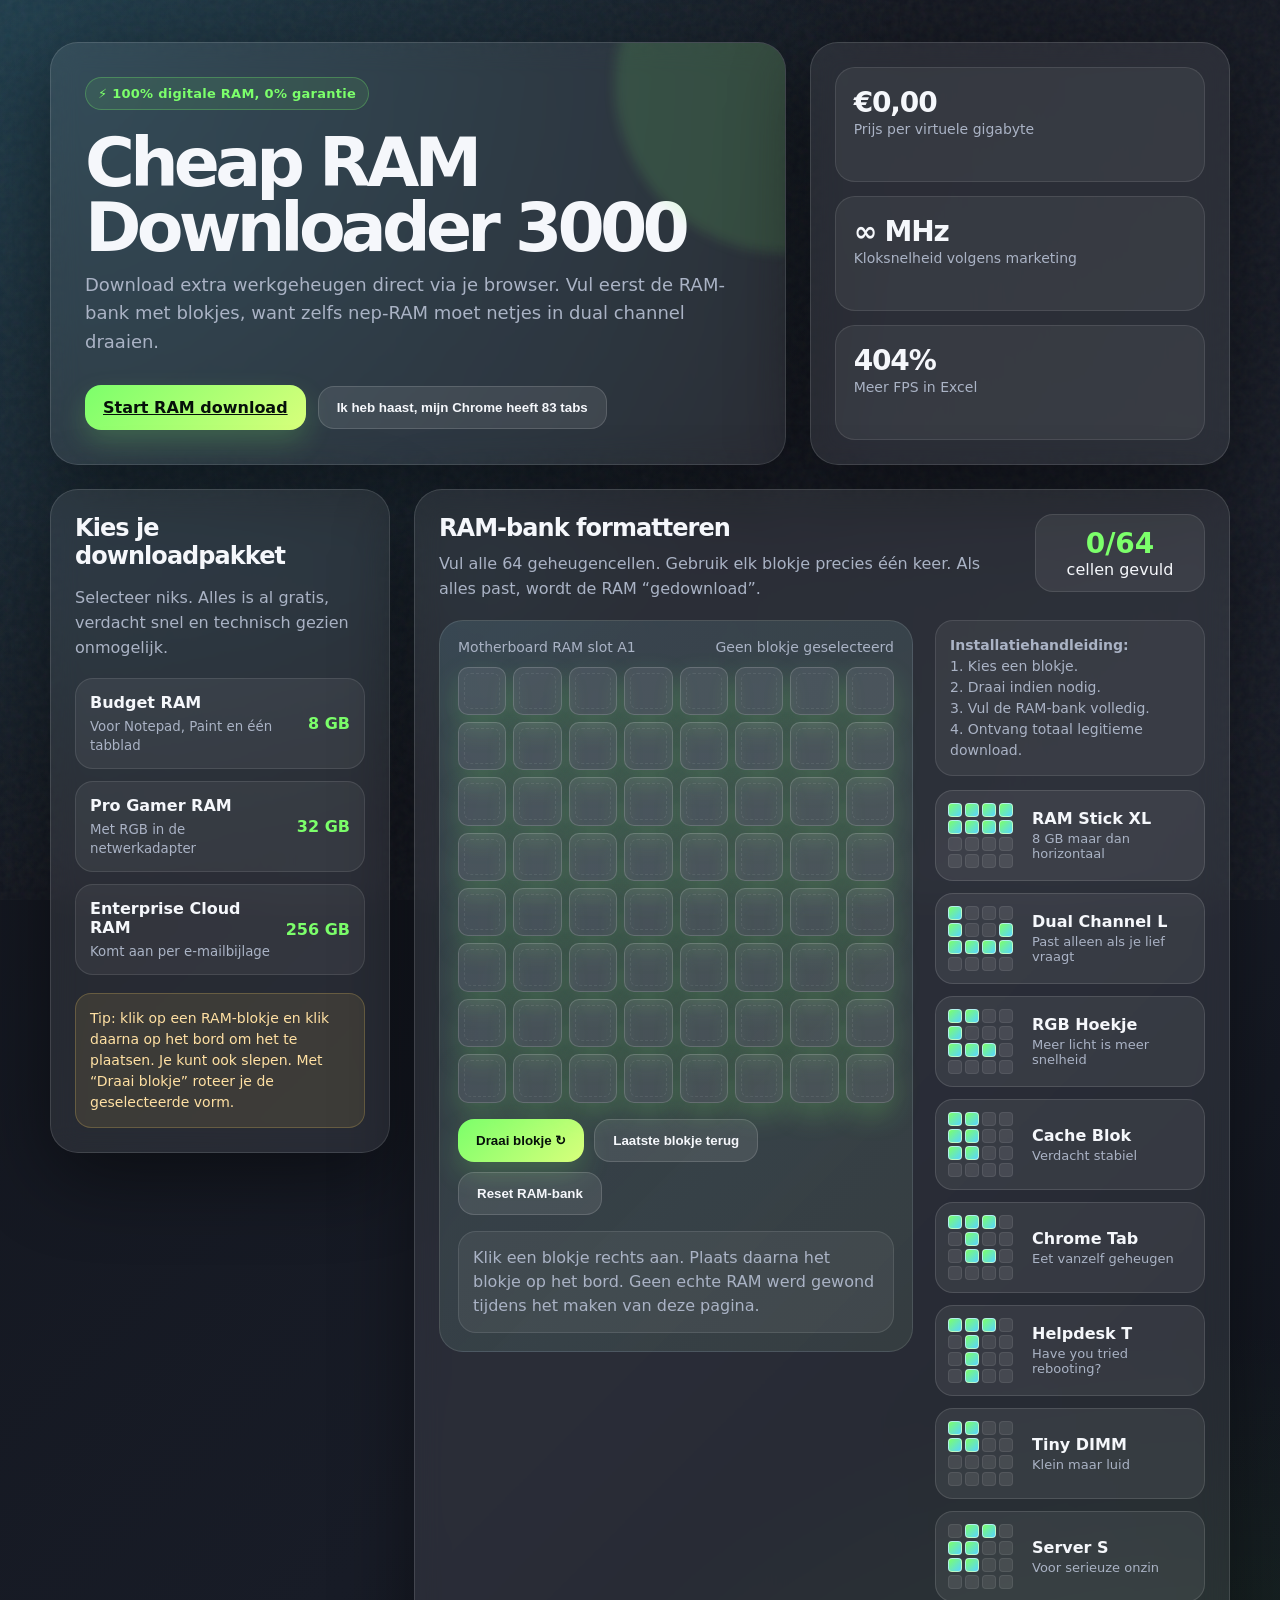
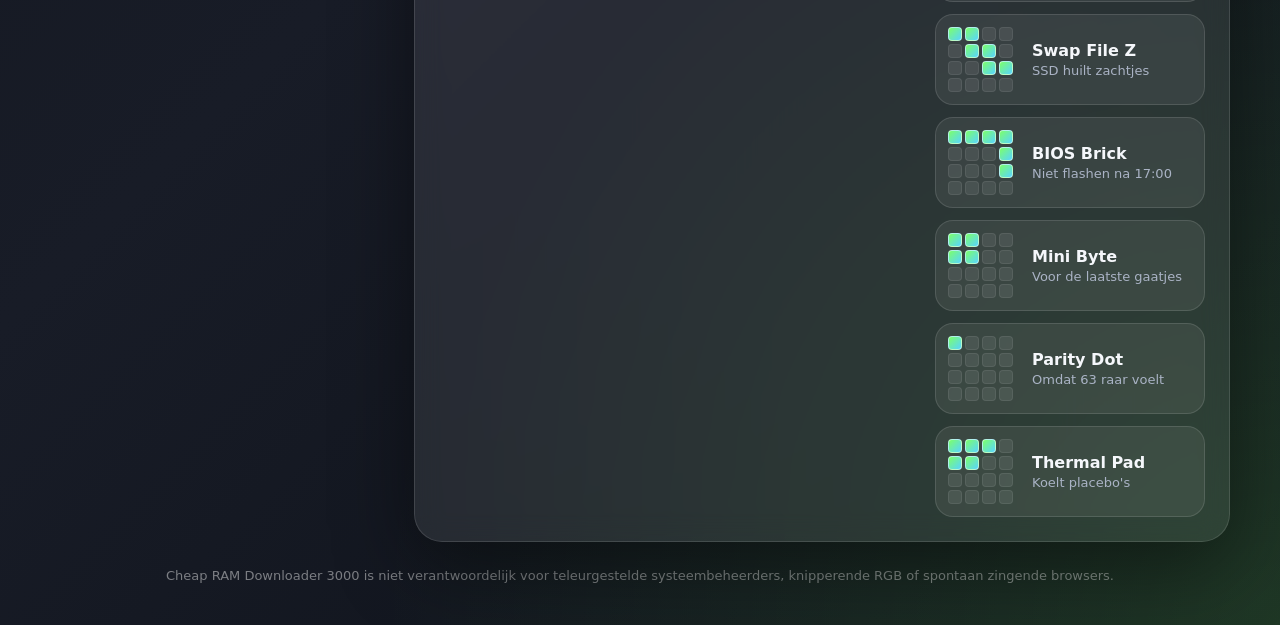
==== cheapram/index.html @ 9704d9dd "Create index.html" ====
<!DOCTYPE html>
<html lang="nl">
<head>
  <meta charset="UTF-8" />
  <meta name="viewport" content="width=device-width, initial-scale=1.0" />
  <title>Cheap RAM Downloader 3000</title>
  <style>
    :root {
      --bg: #10131a;
      --panel: rgba(255, 255, 255, 0.08);
      --panel-strong: rgba(255, 255, 255, 0.14);
      --text: #f5f7fb;
      --muted: #aab3c5;
      --accent: #7cff6b;
      --accent-2: #58d5ff;
      --danger: #ff5f7a;
      --warning: #ffd166;
      --cell: rgba(255, 255, 255, 0.09);
      --cell-border: rgba(255, 255, 255, 0.16);
      --filled: #7cff6b;
      --shadow: 0 24px 80px rgba(0, 0, 0, 0.45);
    }

    * {
      box-sizing: border-box;
    }

    body {
      margin: 0;
      min-height: 100vh;
      font-family: Inter, ui-sans-serif, system-ui, -apple-system, BlinkMacSystemFont, "Segoe UI", sans-serif;
      color: var(--text);
      background:
        radial-gradient(circle at top left, rgba(88, 213, 255, 0.22), transparent 35%),
        radial-gradient(circle at bottom right, rgba(124, 255, 107, 0.16), transparent 35%),
        linear-gradient(135deg, #10131a 0%, #181c27 55%, #0d1118 100%);
      overflow-x: hidden;
    }

    .noise {
      position: fixed;
      inset: 0;
      pointer-events: none;
      opacity: 0.055;
      background-image: url("data:image/svg+xml,%3Csvg viewBox='0 0 180 180' xmlns='http://www.w3.org/2000/svg'%3E%3Cfilter id='noiseFilter'%3E%3CfeTurbulence type='fractalNoise' baseFrequency='0.7' numOctaves='3' stitchTiles='stitch'/%3E%3C/filter%3E%3Crect width='100%25' height='100%25' filter='url(%23noiseFilter)'/%3E%3C/svg%3E");
    }

    .wrap {
      width: min(1180px, calc(100% - 32px));
      margin: 0 auto;
      padding: 42px 0;
    }

    header {
      display: grid;
      grid-template-columns: 1.4fr 0.8fr;
      gap: 24px;
      align-items: stretch;
      margin-bottom: 24px;
    }

    .hero,
    .stats,
    .panel {
      border: 1px solid rgba(255, 255, 255, 0.12);
      background: var(--panel);
      backdrop-filter: blur(14px);
      border-radius: 28px;
      box-shadow: var(--shadow);
    }

    .hero {
      padding: 34px;
      position: relative;
      overflow: hidden;
    }

    .hero::after {
      content: "";
      position: absolute;
      width: 340px;
      height: 340px;
      border-radius: 50%;
      right: -170px;
      top: -130px;
      background: rgba(124, 255, 107, 0.13);
      filter: blur(6px);
    }

    .badge {
      display: inline-flex;
      align-items: center;
      gap: 8px;
      width: fit-content;
      padding: 8px 12px;
      border: 1px solid rgba(124, 255, 107, 0.28);
      background: rgba(124, 255, 107, 0.09);
      color: var(--accent);
      border-radius: 999px;
      font-weight: 700;
      font-size: 13px;
      letter-spacing: 0.02em;
    }

    h1 {
      margin: 20px 0 10px;
      font-size: clamp(34px, 6vw, 68px);
      line-height: 0.96;
      letter-spacing: -0.07em;
    }

    .subtitle {
      max-width: 650px;
      margin: 0;
      color: var(--muted);
      font-size: 18px;
      line-height: 1.6;
    }

    .hero-actions {
      margin-top: 28px;
      display: flex;
      flex-wrap: wrap;
      gap: 12px;
      align-items: center;
    }

    .fake-button,
    button {
      border: 0;
      cursor: pointer;
      border-radius: 16px;
      padding: 13px 18px;
      font-weight: 800;
      color: #06100a;
      background: linear-gradient(135deg, var(--accent), #d8ff7b);
      box-shadow: 0 12px 28px rgba(124, 255, 107, 0.2);
      transition: transform 160ms ease, box-shadow 160ms ease, opacity 160ms ease;
    }

    .fake-button:hover,
    button:hover {
      transform: translateY(-2px);
      box-shadow: 0 18px 34px rgba(124, 255, 107, 0.26);
    }

    .ghost-button {
      color: var(--text);
      background: rgba(255, 255, 255, 0.09);
      box-shadow: none;
      border: 1px solid rgba(255, 255, 255, 0.14);
    }

    .stats {
      padding: 24px;
      display: grid;
      gap: 14px;
    }

    .stat {
      padding: 18px;
      border-radius: 20px;
      background: rgba(255, 255, 255, 0.06);
      border: 1px solid rgba(255, 255, 255, 0.1);
    }

    .stat strong {
      display: block;
      font-size: 28px;
      letter-spacing: -0.04em;
    }

    .stat span {
      color: var(--muted);
      font-size: 14px;
    }

    main {
      display: grid;
      grid-template-columns: 340px 1fr;
      gap: 24px;
      align-items: start;
    }

    .panel {
      padding: 24px;
    }

    .panel h2 {
      margin: 0 0 10px;
      font-size: 24px;
      letter-spacing: -0.04em;
    }

    .panel p {
      color: var(--muted);
      line-height: 1.55;
    }

    .shop-list {
      display: grid;
      gap: 12px;
      margin: 18px 0;
    }

    .ram-card {
      display: flex;
      justify-content: space-between;
      gap: 12px;
      align-items: center;
      padding: 14px;
      border-radius: 18px;
      background: rgba(255, 255, 255, 0.06);
      border: 1px solid rgba(255, 255, 255, 0.1);
    }

    .ram-card div:first-child {
      min-width: 0;
    }

    .ram-card b {
      display: block;
      margin-bottom: 4px;
    }

    .ram-card small {
      color: var(--muted);
    }

    .price {
      flex: 0 0 auto;
      color: var(--accent);
      font-weight: 900;
    }

    .hint {
      margin-top: 16px;
      padding: 14px;
      border-radius: 16px;
      background: rgba(255, 209, 102, 0.1);
      border: 1px solid rgba(255, 209, 102, 0.22);
      color: #ffe0a3;
      font-size: 14px;
      line-height: 1.5;
    }

    .game-panel {
      min-height: 620px;
    }

    .game-head {
      display: flex;
      justify-content: space-between;
      gap: 16px;
      align-items: flex-start;
      margin-bottom: 18px;
    }

    .game-head p {
      margin: 6px 0 0;
      max-width: 700px;
    }

    .progress-box {
      min-width: 170px;
      padding: 12px;
      border-radius: 18px;
      text-align: center;
      background: rgba(255, 255, 255, 0.07);
      border: 1px solid rgba(255, 255, 255, 0.1);
    }

    .progress-box strong {
      display: block;
      font-size: 28px;
      color: var(--accent);
    }

    .game-layout {
      display: grid;
      grid-template-columns: 1fr 270px;
      gap: 22px;
      align-items: start;
    }

    .board-wrap {
      padding: 18px;
      border-radius: 24px;
      background:
        linear-gradient(135deg, rgba(88, 213, 255, 0.08), rgba(124, 255, 107, 0.04)),
        rgba(255, 255, 255, 0.05);
      border: 1px solid rgba(255, 255, 255, 0.11);
    }

    .board-label {
      display: flex;
      justify-content: space-between;
      align-items: center;
      margin-bottom: 12px;
      color: var(--muted);
      font-size: 14px;
    }

    .board {
      display: grid;
      grid-template-columns: repeat(8, minmax(28px, 1fr));
      gap: 7px;
      width: 100%;
      max-width: 560px;
      aspect-ratio: 1 / 1;
      margin: 0 auto;
    }

    .cell {
      position: relative;
      border-radius: 10px;
      background: var(--cell);
      border: 1px solid var(--cell-border);
      overflow: hidden;
      transition: transform 120ms ease, background 120ms ease, border-color 120ms ease;
    }

    .cell::after {
      content: "";
      position: absolute;
      inset: 5px;
      border-radius: 7px;
      border: 1px dashed rgba(255, 255, 255, 0.08);
    }

    .cell.hover-ok {
      background: rgba(124, 255, 107, 0.18);
      border-color: rgba(124, 255, 107, 0.8);
      transform: scale(1.035);
    }

    .cell.hover-bad {
      background: rgba(255, 95, 122, 0.18);
      border-color: rgba(255, 95, 122, 0.8);
    }

    .cell.filled {
      background: linear-gradient(135deg, rgba(124, 255, 107, 0.94), rgba(88, 213, 255, 0.82));
      border-color: rgba(255, 255, 255, 0.48);
      box-shadow: inset 0 -8px 16px rgba(0, 0, 0, 0.15);
    }

    .cell.filled::before {
      content: "";
      position: absolute;
      left: 18%;
      right: 18%;
      bottom: 8%;
      height: 12%;
      border-radius: 999px;
      background: rgba(0, 0, 0, 0.22);
    }

    .piece-box {
      display: grid;
      gap: 14px;
    }

    .piece-instructions {
      padding: 14px;
      border-radius: 18px;
      background: rgba(255, 255, 255, 0.06);
      border: 1px solid rgba(255, 255, 255, 0.1);
      color: var(--muted);
      font-size: 14px;
      line-height: 1.5;
    }

    .pieces {
      display: grid;
      gap: 12px;
    }

    .piece-card {
      display: grid;
      grid-template-columns: 72px 1fr;
      gap: 12px;
      align-items: center;
      padding: 12px;
      border-radius: 18px;
      background: rgba(255, 255, 255, 0.07);
      border: 1px solid rgba(255, 255, 255, 0.12);
      user-select: none;
      transition: transform 150ms ease, border-color 150ms ease, opacity 150ms ease;
    }

    .piece-card:not(.used) {
      cursor: grab;
    }

    .piece-card:not(.used):hover {
      transform: translateY(-2px);
      border-color: rgba(124, 255, 107, 0.45);
    }

    .piece-card.selected {
      border-color: rgba(124, 255, 107, 0.85);
      box-shadow: 0 0 0 3px rgba(124, 255, 107, 0.12);
    }

    .piece-card.used {
      opacity: 0.38;
      filter: grayscale(1);
      cursor: not-allowed;
    }

    .mini-grid {
      display: grid;
      grid-template-columns: repeat(4, 14px);
      grid-template-rows: repeat(4, 14px);
      gap: 3px;
      width: fit-content;
    }

    .mini-cell {
      width: 14px;
      height: 14px;
      border-radius: 4px;
      background: rgba(255, 255, 255, 0.08);
      border: 1px solid rgba(255, 255, 255, 0.08);
    }

    .mini-cell.on {
      background: linear-gradient(135deg, var(--accent), var(--accent-2));
      border-color: rgba(255, 255, 255, 0.5);
    }

    .piece-title {
      font-weight: 900;
      margin-bottom: 3px;
    }

    .piece-sub {
      color: var(--muted);
      font-size: 13px;
    }

    .controls {
      display: flex;
      flex-wrap: wrap;
      gap: 10px;
      margin-top: 16px;
    }

    .message {
      margin-top: 16px;
      min-height: 52px;
      padding: 14px;
      border-radius: 18px;
      color: var(--muted);
      background: rgba(255, 255, 255, 0.055);
      border: 1px solid rgba(255, 255, 255, 0.1);
      line-height: 1.5;
    }

    .message.success {
      color: #d8ffd2;
      border-color: rgba(124, 255, 107, 0.35);
      background: rgba(124, 255, 107, 0.11);
    }

    .message.error {
      color: #ffd4dc;
      border-color: rgba(255, 95, 122, 0.36);
      background: rgba(255, 95, 122, 0.1);
    }

    .download-overlay {
      position: fixed;
      inset: 0;
      display: none;
      place-items: center;
      padding: 24px;
      background: rgba(8, 10, 15, 0.82);
      backdrop-filter: blur(12px);
      z-index: 20;
    }

    .download-overlay.show {
      display: grid;
    }

    .download-card {
      width: min(520px, 100%);
      padding: 30px;
      border-radius: 30px;
      background: rgba(22, 27, 38, 0.96);
      border: 1px solid rgba(255, 255, 255, 0.14);
      box-shadow: var(--shadow);
      text-align: center;
    }

    .download-card h2 {
      margin: 0 0 10px;
      font-size: 34px;
      letter-spacing: -0.06em;
    }

    .download-card p {
      color: var(--muted);
      line-height: 1.6;
    }

    .progressbar {
      height: 16px;
      margin: 24px 0 10px;
      border-radius: 999px;
      overflow: hidden;
      background: rgba(255, 255, 255, 0.1);
      border: 1px solid rgba(255, 255, 255, 0.12);
    }

    .progressbar span {
      display: block;
      height: 100%;
      width: 0%;
      border-radius: inherit;
      background: linear-gradient(90deg, var(--accent), var(--accent-2));
      transition: width 220ms linear;
    }

    .terminal {
      margin-top: 18px;
      padding: 14px;
      border-radius: 16px;
      background: #090b10;
      color: #9dff93;
      text-align: left;
      font-family: ui-monospace, SFMono-Regular, Menlo, Monaco, Consolas, "Liberation Mono", monospace;
      font-size: 13px;
      min-height: 86px;
      overflow: hidden;
      border: 1px solid rgba(124, 255, 107, 0.16);
    }

    footer {
      margin-top: 26px;
      color: rgba(255, 255, 255, 0.44);
      text-align: center;
      font-size: 13px;
    }

    @media (max-width: 980px) {
      header,
      main,
      .game-layout {
        grid-template-columns: 1fr;
      }

      .game-head {
        flex-direction: column;
      }

      .progress-box {
        width: 100%;
      }
    }

    @media (max-width: 560px) {
      .wrap {
        width: min(100% - 20px, 1180px);
        padding: 18px 0;
      }

      .hero,
      .panel,
      .stats {
        border-radius: 22px;
        padding: 20px;
      }

      .board {
        gap: 5px;
      }

      .cell {
        border-radius: 7px;
      }
    }
  </style>
</head>
<body>
  <div class="noise"></div>

  <div class="wrap">
    <header>
      <section class="hero">
        <div class="badge">⚡ 100% digitale RAM, 0% garantie</div>
        <h1>Cheap RAM Downloader 3000</h1>
        <p class="subtitle">
          Download extra werkgeheugen direct via je browser. Vul eerst de RAM-bank met blokjes,
          want zelfs nep-RAM moet netjes in dual channel draaien.
        </p>
        <div class="hero-actions">
          <a class="fake-button" href="#game">Start RAM download</a>
          <button class="ghost-button" type="button" id="panicButton">Ik heb haast, mijn Chrome heeft 83 tabs</button>
        </div>
      </section>

      <aside class="stats" aria-label="RAM statistieken">
        <div class="stat">
          <strong>€0,00</strong>
          <span>Prijs per virtuele gigabyte</span>
        </div>
        <div class="stat">
          <strong>∞ MHz</strong>
          <span>Kloksnelheid volgens marketing</span>
        </div>
        <div class="stat">
          <strong>404%</strong>
          <span>Meer FPS in Excel</span>
        </div>
      </aside>
    </header>

    <main>
      <aside class="panel">
        <h2>Kies je downloadpakket</h2>
        <p>Selecteer niks. Alles is al gratis, verdacht snel en technisch gezien onmogelijk.</p>

        <div class="shop-list">
          <div class="ram-card">
            <div>
              <b>Budget RAM</b>
              <small>Voor Notepad, Paint en één tabblad</small>
            </div>
            <span class="price">8 GB</span>
          </div>
          <div class="ram-card">
            <div>
              <b>Pro Gamer RAM</b>
              <small>Met RGB in de netwerkadapter</small>
            </div>
            <span class="price">32 GB</span>
          </div>
          <div class="ram-card">
            <div>
              <b>Enterprise Cloud RAM</b>
              <small>Komt aan per e-mailbijlage</small>
            </div>
            <span class="price">256 GB</span>
          </div>
        </div>

        <div class="hint">
          Tip: klik op een RAM-blokje en klik daarna op het bord om het te plaatsen.
          Je kunt ook slepen. Met “Draai blokje” roteer je de geselecteerde vorm.
        </div>
      </aside>

      <section class="panel game-panel" id="game">
        <div class="game-head">
          <div>
            <h2>RAM-bank formatteren</h2>
            <p>
              Vul alle 64 geheugencellen. Gebruik elk blokje precies één keer.
              Als alles past, wordt de RAM “gedownload”.
            </p>
          </div>
          <div class="progress-box">
            <strong id="filledCounter">0/64</strong>
            <span>cellen gevuld</span>
          </div>
        </div>

        <div class="game-layout">
          <div class="board-wrap">
            <div class="board-label">
              <span>Motherboard RAM slot A1</span>
              <span id="selectedLabel">Geen blokje geselecteerd</span>
            </div>
            <div class="board" id="board" aria-label="RAM puzzelbord"></div>
            <div class="controls">
              <button type="button" id="rotateButton">Draai blokje ↻</button>
              <button type="button" class="ghost-button" id="undoButton">Laatste blokje terug</button>
              <button type="button" class="ghost-button" id="resetButton">Reset RAM-bank</button>
            </div>
            <div class="message" id="message">
              Klik een blokje rechts aan. Plaats daarna het blokje op het bord. Geen echte RAM werd gewond tijdens het maken van deze pagina.
            </div>
          </div>

          <div class="piece-box">
            <div class="piece-instructions">
              <b>Installatiehandleiding:</b><br />
              1. Kies een blokje.<br />
              2. Draai indien nodig.<br />
              3. Vul de RAM-bank volledig.<br />
              4. Ontvang totaal legitieme download.
            </div>
            <div class="pieces" id="pieces"></div>
          </div>
        </div>
      </section>
    </main>

    <footer>
      Cheap RAM Downloader 3000 is niet verantwoordelijk voor teleurgestelde systeembeheerders, knipperende RGB of spontaan zingende browsers.
    </footer>
  </div>

  <div class="download-overlay" id="downloadOverlay" role="dialog" aria-modal="true" aria-labelledby="downloadTitle">
    <div class="download-card">
      <h2 id="downloadTitle">RAM downloaden...</h2>
      <p id="downloadText">Virtuele DIMM's worden gecomprimeerd via de cloudkabel.</p>
      <div class="progressbar" aria-label="Download voortgang">
        <span id="progressFill"></span>
      </div>
      <div id="progressText">0%</div>
      <div class="terminal" id="terminal">&gt; checking motherboard vibes...</div>
    </div>
  </div>

  <script>
    const redirectUrl = "https://memes.justinverstijnen.nl/rickroll/";
    const boardSize = 8;
    const totalCells = boardSize * boardSize;

    const pieces = [
      {
        id: "p1",
        name: "RAM Stick XL",
        sub: "8 GB maar dan horizontaal",
        cells: [[0,0],[0,1],[0,2],[0,3],[1,0],[1,1],[1,2],[1,3]]
      },
      {
        id: "p2",
        name: "Dual Channel L",
        sub: "Past alleen als je lief vraagt",
        cells: [[0,0],[1,0],[2,0],[2,1],[2,2],[2,3],[1,3]]
      },
      {
        id: "p3",
        name: "RGB Hoekje",
        sub: "Meer licht is meer snelheid",
        cells: [[0,0],[0,1],[1,0],[2,0],[2,1],[2,2]]
      },
      {
        id: "p4",
        name: "Cache Blok",
        sub: "Verdacht stabiel",
        cells: [[0,0],[0,1],[1,0],[1,1],[2,0],[2,1]]
      },
      {
        id: "p5",
        name: "Chrome Tab",
        sub: "Eet vanzelf geheugen",
        cells: [[0,0],[0,1],[0,2],[1,1],[2,1],[2,2]]
      },
      {
        id: "p6",
        name: "Helpdesk T",
        sub: "Have you tried rebooting?",
        cells: [[0,0],[0,1],[0,2],[1,1],[2,1],[3,1]]
      },
      {
        id: "p7",
        name: "Tiny DIMM",
        sub: "Klein maar luid",
        cells: [[0,0],[0,1],[1,0],[1,1]]
      },
      {
        id: "p8",
        name: "Server S",
        sub: "Voor serieuze onzin",
        cells: [[0,1],[0,2],[1,0],[1,1],[2,0],[2,1]]
      },
      {
        id: "p9",
        name: "Swap File Z",
        sub: "SSD huilt zachtjes",
        cells: [[0,0],[0,1],[1,1],[1,2],[2,2],[2,3]]
      },
      {
        id: "p10",
        name: "BIOS Brick",
        sub: "Niet flashen na 17:00",
        cells: [[0,0],[0,1],[0,2],[0,3],[1,3],[2,3]]
      },
      {
        id: "p11",
        name: "Mini Byte",
        sub: "Voor de laatste gaatjes",
        cells: [[0,0],[0,1],[1,0],[1,1]]
      },
      {
        id: "p12",
        name: "Parity Dot",
        sub: "Omdat 63 raar voelt",
        cells: [[0,0]]
      },
      {
        id: "p13",
        name: "Thermal Pad",
        sub: "Koelt placebo's",
        cells: [[0,0],[0,1],[0,2],[1,0],[1,1]]
      }
    ];

    const board = document.getElementById("board");
    const piecesContainer = document.getElementById("pieces");
    const filledCounter = document.getElementById("filledCounter");
    const selectedLabel = document.getElementById("selectedLabel");
    const message = document.getElementById("message");
    const rotateButton = document.getElementById("rotateButton");
    const resetButton = document.getElementById("resetButton");
    const undoButton = document.getElementById("undoButton");
    const panicButton = document.getElementById("panicButton");
    const downloadOverlay = document.getElementById("downloadOverlay");
    const progressFill = document.getElementById("progressFill");
    const progressText = document.getElementById("progressText");
    const terminal = document.getElementById("terminal");
    const downloadText = document.getElementById("downloadText");

    const state = {
      grid: Array.from({ length: boardSize }, () => Array(boardSize).fill(null)),
      selectedPieceId: null,
      rotation: 0,
      placements: [],
      completed: false
    };

    function normalizeCells(cells) {
      const minRow = Math.min(...cells.map(([row]) => row));
      const minCol = Math.min(...cells.map(([, col]) => col));
      return cells.map(([row, col]) => [row - minRow, col - minCol]);
    }

    function rotateCells(cells) {
      const rotated = cells.map(([row, col]) => [col, -row]);
      return normalizeCells(rotated);
    }

    function getRotatedCells(piece) {
      let cells = piece.cells.map(cell => [...cell]);
      for (let i = 0; i < state.rotation; i += 1) {
        cells = rotateCells(cells);
      }
      return normalizeCells(cells);
    }

    function getPiece(id) {
      return pieces.find(piece => piece.id === id);
    }

    function isUsed(id) {
      return state.placements.some(placement => placement.pieceId === id);
    }

    function setMessage(text, type = "normal") {
      message.textContent = text;
      message.className = "message";
      if (type === "success") message.classList.add("success");
      if (type === "error") message.classList.add("error");
    }

    function renderBoard() {
      board.innerHTML = "";
      for (let row = 0; row < boardSize; row += 1) {
        for (let col = 0; col < boardSize; col += 1) {
          const cell = document.createElement("button");
          cell.type = "button";
          cell.className = "cell";
          cell.setAttribute("aria-label", `Cel ${row + 1}, ${col + 1}`);
          cell.dataset.row = row;
          cell.dataset.col = col;

          if (state.grid[row][col]) {
            cell.classList.add("filled");
          }

          cell.addEventListener("click", () => placeSelectedPiece(row, col));
          cell.addEventListener("dragover", event => {
            event.preventDefault();
            showHover(row, col);
          });
          cell.addEventListener("dragleave", clearHover);
          cell.addEventListener("drop", event => {
            event.preventDefault();
            clearHover();
            const id = event.dataTransfer.getData("text/plain");
            if (id) {
              selectPiece(id);
              placeSelectedPiece(row, col);
            }
          });

          board.appendChild(cell);
        }
      }

      updateCounter();
    }

    function renderPieces() {
      piecesContainer.innerHTML = "";

      pieces.forEach(piece => {
        const card = document.createElement("div");
        card.className = "piece-card";
        card.dataset.id = piece.id;
        card.draggable = !isUsed(piece.id);

        if (state.selectedPieceId === piece.id) card.classList.add("selected");
        if (isUsed(piece.id)) card.classList.add("used");

        card.addEventListener("click", () => selectPiece(piece.id));
        card.addEventListener("dragstart", event => {
          if (isUsed(piece.id)) {
            event.preventDefault();
            return;
          }
          selectPiece(piece.id);
          event.dataTransfer.setData("text/plain", piece.id);
        });

        const mini = document.createElement("div");
        mini.className = "mini-grid";
        renderMiniShape(mini, piece.cells);

        const text = document.createElement("div");
        text.innerHTML = `<div class="piece-title">${piece.name}</div><div class="piece-sub">${piece.sub}</div>`;

        card.appendChild(mini);
        card.appendChild(text);
        piecesContainer.appendChild(card);
      });
    }

    function renderMiniShape(container, cells) {
      const normalized = normalizeCells(cells);
      const occupied = new Set(normalized.map(([row, col]) => `${row},${col}`));

      for (let row = 0; row < 4; row += 1) {
        for (let col = 0; col < 4; col += 1) {
          const cell = document.createElement("div");
          cell.className = "mini-cell";
          if (occupied.has(`${row},${col}`)) {
            cell.classList.add("on");
          }
          container.appendChild(cell);
        }
      }
    }

    function selectPiece(id) {
      if (isUsed(id)) {
        setMessage("Dit blokje zit al in je digitale moederbord. RAM eruit trekken terwijl hij draait is onverstandig.", "error");
        return;
      }

      state.selectedPieceId = id;
      state.rotation = 0;
      const piece = getPiece(id);
      selectedLabel.textContent = `${piece.name} geselecteerd`;
      setMessage(`Plaats ${piece.name} op de RAM-bank. Klik op “Draai blokje” als hij dwarsligt.`);
      renderPieces();
    }

    function canPlace(piece, startRow, startCol) {
      const cells = getRotatedCells(piece);
      return cells.every(([rowOffset, colOffset]) => {
        const row = startRow + rowOffset;
        const col = startCol + colOffset;
        return row >= 0 && row < boardSize && col >= 0 && col < boardSize && !state.grid[row][col];
      });
    }

    function placeSelectedPiece(row, col) {
      if (state.completed) return;

      if (!state.selectedPieceId) {
        setMessage("Selecteer eerst een RAM-blokje. Zelfs goedkope RAM moet je ergens vandaan halen.", "error");
        return;
      }

      const piece = getPiece(state.selectedPieceId);

      if (!canPlace(piece, row, col)) {
        setMessage("Deze RAM past daar niet. Probeer draaien, schuiven of zachtjes tegen het scherm praten.", "error");
        return;
      }

      const cells = getRotatedCells(piece);
      cells.forEach(([rowOffset, colOffset]) => {
        state.grid[row + rowOffset][col + colOffset] = piece.id;
      });

      state.placements.push({
        pieceId: piece.id,
        startRow: row,
        startCol: col,
        rotation: state.rotation,
        cells
      });

      state.selectedPieceId = null;
      state.rotation = 0;
      selectedLabel.textContent = "Geen blokje geselecteerd";
      setMessage(`${piece.name} geplaatst. Je RAM voelt nu al goedkoper aan.`, "success");
      renderBoard();
      renderPieces();
      checkWin();
    }

    function clearHover() {
      document.querySelectorAll(".cell.hover-ok, .cell.hover-bad").forEach(cell => {
        cell.classList.remove("hover-ok", "hover-bad");
      });
    }

    function showHover(row, col) {
      clearHover();
      if (!state.selectedPieceId) return;

      const piece = getPiece(state.selectedPieceId);
      const ok = canPlace(piece, row, col);
      const cells = getRotatedCells(piece);

      cells.forEach(([rowOffset, colOffset]) => {
        const targetRow = row + rowOffset;
        const targetCol = col + colOffset;
        const target = board.querySelector(`[data-row="${targetRow}"][data-col="${targetCol}"]`);
        if (target) target.classList.add(ok ? "hover-ok" : "hover-bad");
      });
    }

    function updateCounter() {
      const filled = state.grid.flat().filter(Boolean).length;
      filledCounter.textContent = `${filled}/${totalCells}`;
    }

    function checkWin() {
      const filled = state.grid.flat().filter(Boolean).length;
      const allPiecesUsed = pieces.every(piece => isUsed(piece.id));

      if (filled === totalCells && allPiecesUsed) {
        state.completed = true;
        setMessage("RAM-bank succesvol gevuld. Download wordt voorbereid... heel betrouwbaar allemaal.", "success");
        startFakeDownload();
      }
    }

    function rotateSelectedPiece() {
      if (!state.selectedPieceId) {
        setMessage("Selecteer eerst een blokje om te draaien. RAM zonder richting is gewoon confetti.", "error");
        return;
      }

      state.rotation = (state.rotation + 1) % 4;
      const piece = getPiece(state.selectedPieceId);
      setMessage(`${piece.name} gedraaid. Nu past hij vast beter. Of slechter. Spannend.`);
    }

    function undoLastPlacement() {
      if (state.completed) return;

      const last = state.placements.pop();
      if (!last) {
        setMessage("Er is nog niks geplaatst. Dat is ook een soort cable management.", "error");
        return;
      }

      last.cells.forEach(([rowOffset, colOffset]) => {
        state.grid[last.startRow + rowOffset][last.startCol + colOffset] = null;
      });

      state.selectedPieceId = last.pieceId;
      state.rotation = last.rotation;
      const piece = getPiece(last.pieceId);
      selectedLabel.textContent = `${piece.name} geselecteerd`;
      setMessage(`${piece.name} teruggehaald. Tweede kans voor de RAM-installatie.`);
      renderBoard();
      renderPieces();
    }

    function resetGame() {
      if (state.completed) return;

      state.grid = Array.from({ length: boardSize }, () => Array(boardSize).fill(null));
      state.selectedPieceId = null;
      state.rotation = 0;
      state.placements = [];
      selectedLabel.textContent = "Geen blokje geselecteerd";
      setMessage("RAM-bank gereset. Alle bits liggen weer op de grond.");
      renderBoard();
      renderPieces();
    }

    function startFakeDownload() {
      downloadOverlay.classList.add("show");
      let progress = 0;

      const lines = [
        "> checking motherboard vibes...",
        "> compressing 256GB into browser cache...",
        "> asking Windows politely for more memory...",
        "> downloading RGB packets...",
        "> verifying cheapness checksum...",
        "> RAM almost installed..."
      ];

      const interval = window.setInterval(() => {
        progress += Math.floor(Math.random() * 13) + 7;
        if (progress > 100) progress = 100;

        progressFill.style.width = `${progress}%`;
        progressText.textContent = `${progress}%`;
        terminal.textContent = lines.slice(0, Math.min(lines.length, Math.ceil(progress / 18))).join("\n");

        if (progress >= 100) {
          window.clearInterval(interval);
          downloadText.textContent = "Download voltooid. RAM wordt nu in je browser geplaatst...";
          terminal.textContent += "\n> success: definitely not a rickroll";
          window.setTimeout(() => {
            window.location.href = redirectUrl;
          }, 900);
        }
      }, 260);
    }

    rotateButton.addEventListener("click", rotateSelectedPiece);
    resetButton.addEventListener("click", resetGame);
    undoButton.addEventListener("click", undoLastPlacement);
    panicButton.addEventListener("click", () => {
      setMessage("Spoedmodus actief: helaas moet zelfs nood-RAM eerst door de puzzelcommissie.");
      document.getElementById("game").scrollIntoView({ behavior: "smooth", block: "start" });
    });

    renderBoard();
    renderPieces();
  </script>
</body>
</html>
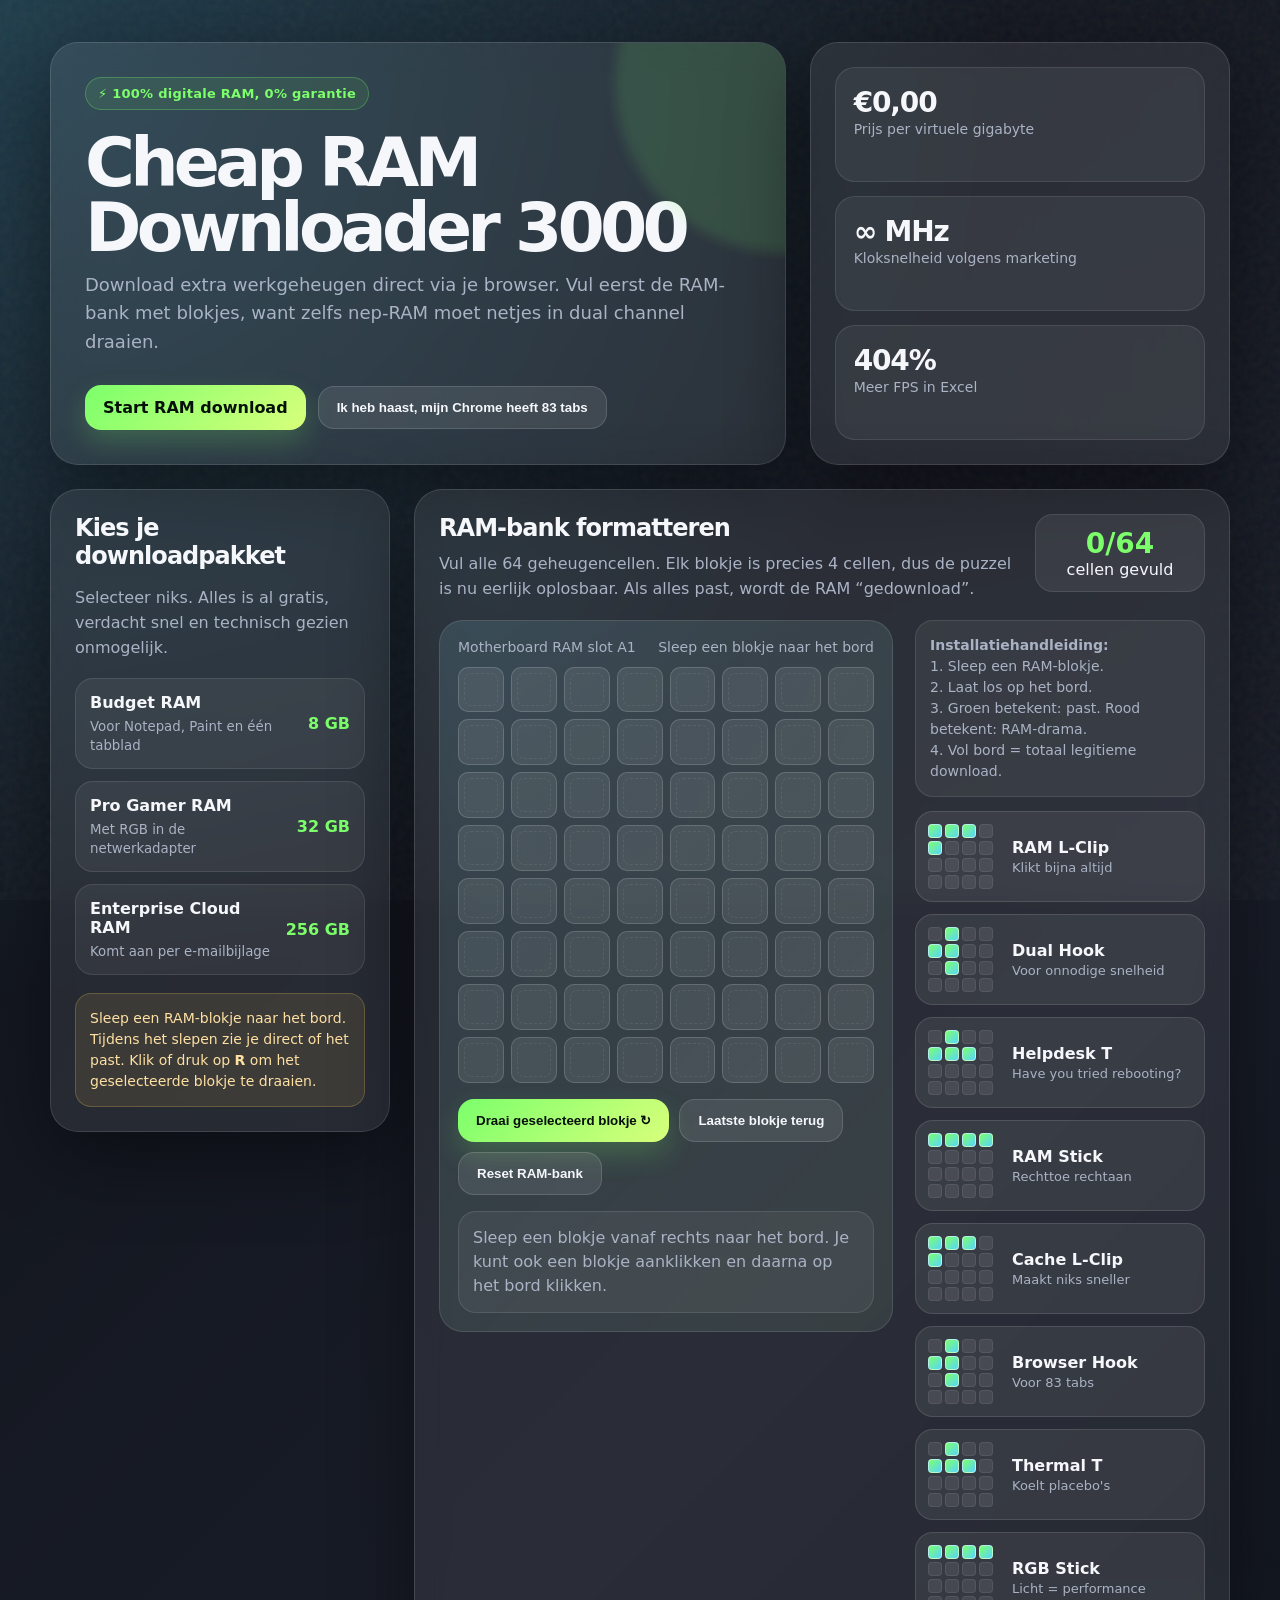
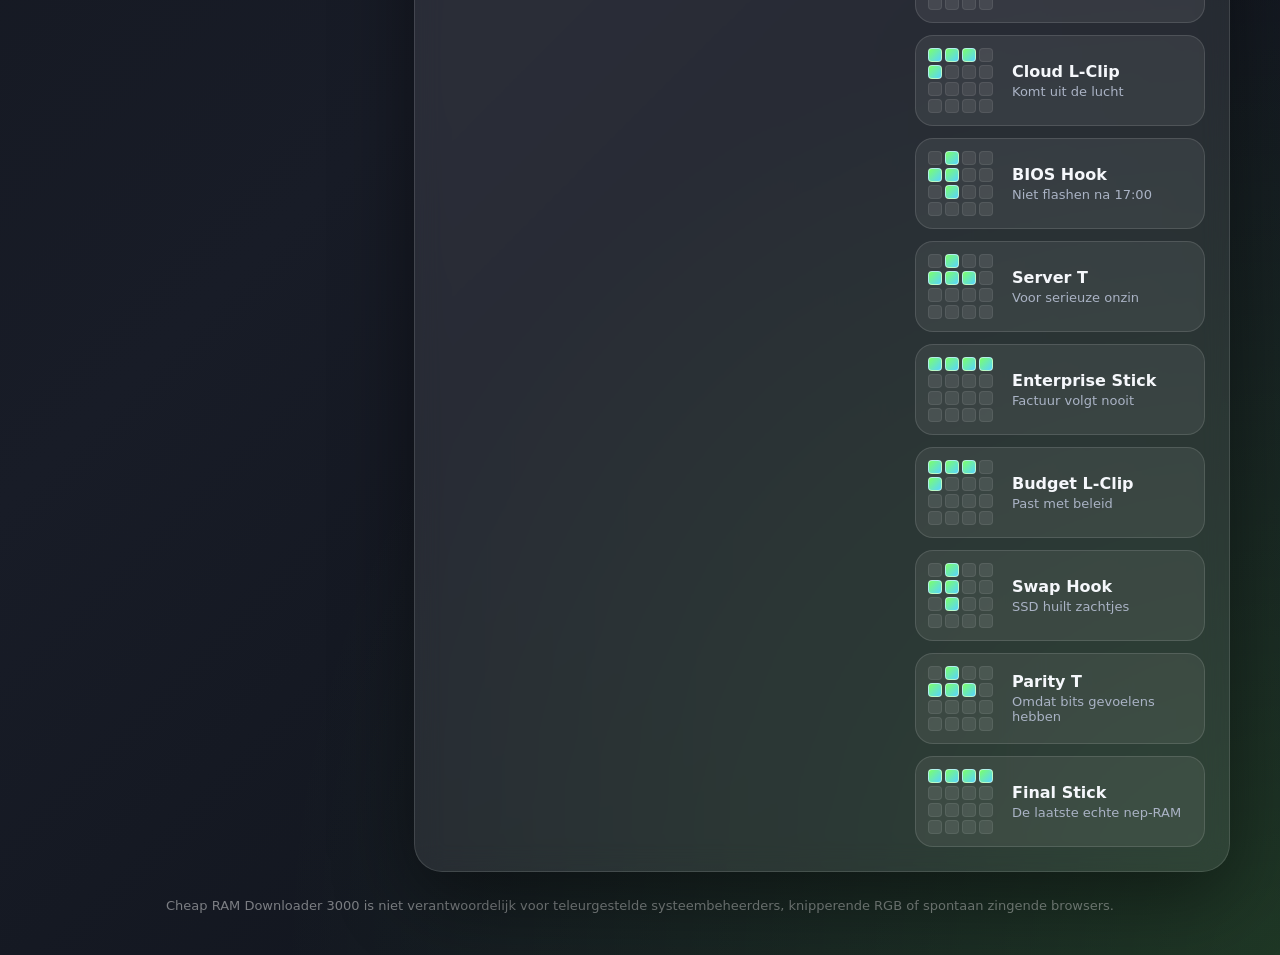
==== commit e72e7f9a: "Update index.html" ====
--- a/cheapram/index.html
+++ b/cheapram/index.html
@@ -8,7 +8,6 @@
     :root {
       --bg: #10131a;
       --panel: rgba(255, 255, 255, 0.08);
-      --panel-strong: rgba(255, 255, 255, 0.14);
       --text: #f5f7fb;
       --muted: #aab3c5;
       --accent: #7cff6b;
@@ -17,12 +16,16 @@
       --warning: #ffd166;
       --cell: rgba(255, 255, 255, 0.09);
       --cell-border: rgba(255, 255, 255, 0.16);
-      --filled: #7cff6b;
       --shadow: 0 24px 80px rgba(0, 0, 0, 0.45);
+      --cell-gap: 7px;
     }
 
     * {
       box-sizing: border-box;
+    }
+
+    html {
+      scroll-behavior: smooth;
     }
 
     body {
@@ -35,6 +38,10 @@
         radial-gradient(circle at bottom right, rgba(124, 255, 107, 0.16), transparent 35%),
         linear-gradient(135deg, #10131a 0%, #181c27 55%, #0d1118 100%);
       overflow-x: hidden;
+    }
+
+    button, a {
+      -webkit-tap-highlight-color: transparent;
     }
 
     .noise {
@@ -136,6 +143,14 @@
       background: linear-gradient(135deg, var(--accent), #d8ff7b);
       box-shadow: 0 12px 28px rgba(124, 255, 107, 0.2);
       transition: transform 160ms ease, box-shadow 160ms ease, opacity 160ms ease;
+      touch-action: manipulation;
+    }
+
+    .fake-button {
+      display: inline-flex;
+      align-items: center;
+      justify-content: center;
+      text-decoration: none;
     }
 
     .fake-button:hover,
@@ -214,10 +229,6 @@
       border: 1px solid rgba(255, 255, 255, 0.1);
     }
 
-    .ram-card div:first-child {
-      min-width: 0;
-    }
-
     .ram-card b {
       display: block;
       margin-bottom: 4px;
@@ -278,7 +289,7 @@
 
     .game-layout {
       display: grid;
-      grid-template-columns: 1fr 270px;
+      grid-template-columns: 1fr 290px;
       gap: 22px;
       align-items: start;
     }
@@ -295,6 +306,7 @@
     .board-label {
       display: flex;
       justify-content: space-between;
+      gap: 12px;
       align-items: center;
       margin-bottom: 12px;
       color: var(--muted);
@@ -304,11 +316,12 @@
     .board {
       display: grid;
       grid-template-columns: repeat(8, minmax(28px, 1fr));
-      gap: 7px;
+      gap: var(--cell-gap);
       width: 100%;
       max-width: 560px;
       aspect-ratio: 1 / 1;
       margin: 0 auto;
+      touch-action: none;
     }
 
     .cell {
@@ -317,7 +330,7 @@
       background: var(--cell);
       border: 1px solid var(--cell-border);
       overflow: hidden;
-      transition: transform 120ms ease, background 120ms ease, border-color 120ms ease;
+      transition: transform 120ms ease, background 120ms ease, border-color 120ms ease, opacity 120ms ease;
     }
 
     .cell::after {
@@ -328,15 +341,15 @@
       border: 1px dashed rgba(255, 255, 255, 0.08);
     }
 
-    .cell.hover-ok {
-      background: rgba(124, 255, 107, 0.18);
-      border-color: rgba(124, 255, 107, 0.8);
+    .cell.preview-ok {
+      background: rgba(124, 255, 107, 0.2);
+      border-color: rgba(124, 255, 107, 0.78);
       transform: scale(1.035);
     }
 
-    .cell.hover-bad {
-      background: rgba(255, 95, 122, 0.18);
-      border-color: rgba(255, 95, 122, 0.8);
+    .cell.preview-bad {
+      background: rgba(255, 95, 122, 0.2);
+      border-color: rgba(255, 95, 122, 0.78);
     }
 
     .cell.filled {
@@ -386,14 +399,12 @@
       background: rgba(255, 255, 255, 0.07);
       border: 1px solid rgba(255, 255, 255, 0.12);
       user-select: none;
-      transition: transform 150ms ease, border-color 150ms ease, opacity 150ms ease;
-    }
-
-    .piece-card:not(.used) {
       cursor: grab;
-    }
-
-    .piece-card:not(.used):hover {
+      touch-action: none;
+      transition: transform 150ms ease, border-color 150ms ease, opacity 150ms ease, filter 150ms ease;
+    }
+
+    .piece-card:hover {
       transform: translateY(-2px);
       border-color: rgba(124, 255, 107, 0.45);
     }
@@ -403,13 +414,20 @@
       box-shadow: 0 0 0 3px rgba(124, 255, 107, 0.12);
     }
 
+    .piece-card.dragging-source {
+      opacity: 0.25;
+      transform: scale(0.98);
+    }
+
     .piece-card.used {
-      opacity: 0.38;
+      opacity: 0.34;
       filter: grayscale(1);
       cursor: not-allowed;
-    }
-
-    .mini-grid {
+      pointer-events: none;
+    }
+
+    .mini-grid,
+    .drag-grid {
       display: grid;
       grid-template-columns: repeat(4, 14px);
       grid-template-rows: repeat(4, 14px);
@@ -417,7 +435,8 @@
       width: fit-content;
     }
 
-    .mini-cell {
+    .mini-cell,
+    .drag-cell {
       width: 14px;
       height: 14px;
       border-radius: 4px;
@@ -425,7 +444,8 @@
       border: 1px solid rgba(255, 255, 255, 0.08);
     }
 
-    .mini-cell.on {
+    .mini-cell.on,
+    .drag-cell.on {
       background: linear-gradient(135deg, var(--accent), var(--accent-2));
       border-color: rgba(255, 255, 255, 0.5);
     }
@@ -468,6 +488,19 @@
       color: #ffd4dc;
       border-color: rgba(255, 95, 122, 0.36);
       background: rgba(255, 95, 122, 0.1);
+    }
+
+    .drag-preview {
+      position: fixed;
+      z-index: 9999;
+      pointer-events: none;
+      padding: 12px;
+      border-radius: 18px;
+      background: rgba(20, 25, 36, 0.92);
+      border: 1px solid rgba(124, 255, 107, 0.45);
+      box-shadow: 0 20px 60px rgba(0, 0, 0, 0.45);
+      transform: translate(-50%, -50%);
+      opacity: 0.96;
     }
 
     .download-overlay {
@@ -536,6 +569,7 @@
       min-height: 86px;
       overflow: hidden;
       border: 1px solid rgba(124, 255, 107, 0.16);
+      white-space: pre-line;
     }
 
     footer {
@@ -562,6 +596,10 @@
     }
 
     @media (max-width: 560px) {
+      :root {
+        --cell-gap: 5px;
+      }
+
       .wrap {
         width: min(100% - 20px, 1180px);
         padding: 18px 0;
@@ -574,12 +612,13 @@
         padding: 20px;
       }
 
-      .board {
-        gap: 5px;
-      }
-
       .cell {
         border-radius: 7px;
+      }
+
+      .board-label {
+        flex-direction: column;
+        align-items: flex-start;
       }
     }
   </style>
@@ -648,8 +687,8 @@
         </div>
 
         <div class="hint">
-          Tip: klik op een RAM-blokje en klik daarna op het bord om het te plaatsen.
-          Je kunt ook slepen. Met “Draai blokje” roteer je de geselecteerde vorm.
+          Sleep een RAM-blokje naar het bord. Tijdens het slepen zie je direct of het past.
+          Klik of druk op <b>R</b> om het geselecteerde blokje te draaien.
         </div>
       </aside>
 
@@ -658,7 +697,7 @@
           <div>
             <h2>RAM-bank formatteren</h2>
             <p>
-              Vul alle 64 geheugencellen. Gebruik elk blokje precies één keer.
+              Vul alle 64 geheugencellen. Elk blokje is precies 4 cellen, dus de puzzel is nu eerlijk oplosbaar.
               Als alles past, wordt de RAM “gedownload”.
             </p>
           </div>
@@ -672,26 +711,26 @@
           <div class="board-wrap">
             <div class="board-label">
               <span>Motherboard RAM slot A1</span>
-              <span id="selectedLabel">Geen blokje geselecteerd</span>
+              <span id="selectedLabel">Sleep een blokje naar het bord</span>
             </div>
             <div class="board" id="board" aria-label="RAM puzzelbord"></div>
             <div class="controls">
-              <button type="button" id="rotateButton">Draai blokje ↻</button>
+              <button type="button" id="rotateButton">Draai geselecteerd blokje ↻</button>
               <button type="button" class="ghost-button" id="undoButton">Laatste blokje terug</button>
               <button type="button" class="ghost-button" id="resetButton">Reset RAM-bank</button>
             </div>
             <div class="message" id="message">
-              Klik een blokje rechts aan. Plaats daarna het blokje op het bord. Geen echte RAM werd gewond tijdens het maken van deze pagina.
+              Sleep een blokje vanaf rechts naar het bord. Je kunt ook een blokje aanklikken en daarna op het bord klikken.
             </div>
           </div>
 
           <div class="piece-box">
             <div class="piece-instructions">
               <b>Installatiehandleiding:</b><br />
-              1. Kies een blokje.<br />
-              2. Draai indien nodig.<br />
-              3. Vul de RAM-bank volledig.<br />
-              4. Ontvang totaal legitieme download.
+              1. Sleep een RAM-blokje.<br />
+              2. Laat los op het bord.<br />
+              3. Groen betekent: past. Rood betekent: RAM-drama.<br />
+              4. Vol bord = totaal legitieme download.
             </div>
             <div class="pieces" id="pieces"></div>
           </div>
@@ -722,84 +761,25 @@
     const totalCells = boardSize * boardSize;
 
     const pieces = [
-      {
-        id: "p1",
-        name: "RAM Stick XL",
-        sub: "8 GB maar dan horizontaal",
-        cells: [[0,0],[0,1],[0,2],[0,3],[1,0],[1,1],[1,2],[1,3]]
-      },
-      {
-        id: "p2",
-        name: "Dual Channel L",
-        sub: "Past alleen als je lief vraagt",
-        cells: [[0,0],[1,0],[2,0],[2,1],[2,2],[2,3],[1,3]]
-      },
-      {
-        id: "p3",
-        name: "RGB Hoekje",
-        sub: "Meer licht is meer snelheid",
-        cells: [[0,0],[0,1],[1,0],[2,0],[2,1],[2,2]]
-      },
-      {
-        id: "p4",
-        name: "Cache Blok",
-        sub: "Verdacht stabiel",
-        cells: [[0,0],[0,1],[1,0],[1,1],[2,0],[2,1]]
-      },
-      {
-        id: "p5",
-        name: "Chrome Tab",
-        sub: "Eet vanzelf geheugen",
-        cells: [[0,0],[0,1],[0,2],[1,1],[2,1],[2,2]]
-      },
-      {
-        id: "p6",
-        name: "Helpdesk T",
-        sub: "Have you tried rebooting?",
-        cells: [[0,0],[0,1],[0,2],[1,1],[2,1],[3,1]]
-      },
-      {
-        id: "p7",
-        name: "Tiny DIMM",
-        sub: "Klein maar luid",
-        cells: [[0,0],[0,1],[1,0],[1,1]]
-      },
-      {
-        id: "p8",
-        name: "Server S",
-        sub: "Voor serieuze onzin",
-        cells: [[0,1],[0,2],[1,0],[1,1],[2,0],[2,1]]
-      },
-      {
-        id: "p9",
-        name: "Swap File Z",
-        sub: "SSD huilt zachtjes",
-        cells: [[0,0],[0,1],[1,1],[1,2],[2,2],[2,3]]
-      },
-      {
-        id: "p10",
-        name: "BIOS Brick",
-        sub: "Niet flashen na 17:00",
-        cells: [[0,0],[0,1],[0,2],[0,3],[1,3],[2,3]]
-      },
-      {
-        id: "p11",
-        name: "Mini Byte",
-        sub: "Voor de laatste gaatjes",
-        cells: [[0,0],[0,1],[1,0],[1,1]]
-      },
-      {
-        id: "p12",
-        name: "Parity Dot",
-        sub: "Omdat 63 raar voelt",
-        cells: [[0,0]]
-      },
-      {
-        id: "p13",
-        name: "Thermal Pad",
-        sub: "Koelt placebo's",
-        cells: [[0,0],[0,1],[0,2],[1,0],[1,1]]
-      }
+      { id: "p1", name: "RAM L-Clip", sub: "Klikt bijna altijd", cells: [[0,0],[0,1],[0,2],[1,0]] },
+      { id: "p2", name: "Dual Hook", sub: "Voor onnodige snelheid", cells: [[0,1],[1,0],[1,1],[2,1]] },
+      { id: "p3", name: "Helpdesk T", sub: "Have you tried rebooting?", cells: [[0,1],[1,0],[1,1],[1,2]] },
+      { id: "p4", name: "RAM Stick", sub: "Rechttoe rechtaan", cells: [[0,0],[0,1],[0,2],[0,3]] },
+
+      { id: "p5", name: "Cache L-Clip", sub: "Maakt niks sneller", cells: [[0,0],[0,1],[0,2],[1,0]] },
+      { id: "p6", name: "Browser Hook", sub: "Voor 83 tabs", cells: [[0,1],[1,0],[1,1],[2,1]] },
+      { id: "p7", name: "Thermal T", sub: "Koelt placebo's", cells: [[0,1],[1,0],[1,1],[1,2]] },
+      { id: "p8", name: "RGB Stick", sub: "Licht = performance", cells: [[0,0],[0,1],[0,2],[0,3]] },
+
+      { id: "p9", name: "Cloud L-Clip", sub: "Komt uit de lucht", cells: [[0,0],[0,1],[0,2],[1,0]] },
+      { id: "p10", name: "BIOS Hook", sub: "Niet flashen na 17:00", cells: [[0,1],[1,0],[1,1],[2,1]] },
+      { id: "p11", name: "Server T", sub: "Voor serieuze onzin", cells: [[0,1],[1,0],[1,1],[1,2]] },
+      { id: "p12", name: "Enterprise Stick", sub: "Factuur volgt nooit", cells: [[0,0],[0,1],[0,2],[0,3]] },
+
+      { id: "p13", name: "Budget L-Clip", sub: "Past met beleid", cells: [[0,0],[0,1],[0,2],[1,0]] },
+      { id: "p14", name: "Swap Hook", sub: "SSD huilt zachtjes", cells: [[0,1],[1,0],[1,1],[2,1]] },
+      { id: "p15", name: "Parity T", sub: "Omdat bits gevoelens hebben", cells: [[0,1],[1,0],[1,1],[1,2]] },
+      { id: "p16", name: "Final Stick", sub: "De laatste echte nep-RAM", cells: [[0,0],[0,1],[0,2],[0,3]] }
     ];
 
     const board = document.getElementById("board");
@@ -817,13 +797,17 @@
     const terminal = document.getElementById("terminal");
     const downloadText = document.getElementById("downloadText");
 
-    const state = {
-      grid: Array.from({ length: boardSize }, () => Array(boardSize).fill(null)),
-      selectedPieceId: null,
-      rotation: 0,
-      placements: [],
-      completed: false
-    };
+    let grid = createEmptyGrid();
+    let selectedPieceId = null;
+    let selectedRotation = 0;
+    let placements = [];
+    let completed = false;
+
+    let drag = null;
+
+    function createEmptyGrid() {
+      return Array.from({ length: boardSize }, () => Array(boardSize).fill(null));
+    }
 
     function normalizeCells(cells) {
       const minRow = Math.min(...cells.map(([row]) => row));
@@ -832,24 +816,23 @@
     }
 
     function rotateCells(cells) {
-      const rotated = cells.map(([row, col]) => [col, -row]);
-      return normalizeCells(rotated);
-    }
-
-    function getRotatedCells(piece) {
-      let cells = piece.cells.map(cell => [...cell]);
-      for (let i = 0; i < state.rotation; i += 1) {
-        cells = rotateCells(cells);
-      }
-      return normalizeCells(cells);
+      return normalizeCells(cells.map(([row, col]) => [col, -row]));
     }
 
     function getPiece(id) {
       return pieces.find(piece => piece.id === id);
     }
 
+    function getRotatedCells(piece, rotation = selectedRotation) {
+      let cells = piece.cells.map(cell => [...cell]);
+      for (let i = 0; i < rotation; i += 1) {
+        cells = rotateCells(cells);
+      }
+      return normalizeCells(cells);
+    }
+
     function isUsed(id) {
-      return state.placements.some(placement => placement.pieceId === id);
+      return placements.some(placement => placement.pieceId === id);
     }
 
     function setMessage(text, type = "normal") {
@@ -861,33 +844,21 @@
 
     function renderBoard() {
       board.innerHTML = "";
+
       for (let row = 0; row < boardSize; row += 1) {
         for (let col = 0; col < boardSize; col += 1) {
-          const cell = document.createElement("button");
-          cell.type = "button";
+          const cell = document.createElement("div");
           cell.className = "cell";
-          cell.setAttribute("aria-label", `Cel ${row + 1}, ${col + 1}`);
-          cell.dataset.row = row;
-          cell.dataset.col = col;
-
-          if (state.grid[row][col]) {
+          cell.dataset.row = String(row);
+          cell.dataset.col = String(col);
+
+          if (grid[row][col]) {
             cell.classList.add("filled");
           }
 
-          cell.addEventListener("click", () => placeSelectedPiece(row, col));
-          cell.addEventListener("dragover", event => {
-            event.preventDefault();
-            showHover(row, col);
-          });
-          cell.addEventListener("dragleave", clearHover);
-          cell.addEventListener("drop", event => {
-            event.preventDefault();
-            clearHover();
-            const id = event.dataTransfer.getData("text/plain");
-            if (id) {
-              selectPiece(id);
-              placeSelectedPiece(row, col);
-            }
+          cell.addEventListener("click", () => {
+            if (completed || drag) return;
+            placeSelectedPiece(row, col);
           });
 
           board.appendChild(cell);
@@ -904,24 +875,17 @@
         const card = document.createElement("div");
         card.className = "piece-card";
         card.dataset.id = piece.id;
-        card.draggable = !isUsed(piece.id);
-
-        if (state.selectedPieceId === piece.id) card.classList.add("selected");
+
+        if (selectedPieceId === piece.id) card.classList.add("selected");
         if (isUsed(piece.id)) card.classList.add("used");
 
+        card.addEventListener("pointerdown", event => startDrag(event, piece.id));
         card.addEventListener("click", () => selectPiece(piece.id));
-        card.addEventListener("dragstart", event => {
-          if (isUsed(piece.id)) {
-            event.preventDefault();
-            return;
-          }
-          selectPiece(piece.id);
-          event.dataTransfer.setData("text/plain", piece.id);
-        });
+        card.addEventListener("dblclick", () => rotatePiece(piece.id));
 
         const mini = document.createElement("div");
         mini.className = "mini-grid";
-        renderMiniShape(mini, piece.cells);
+        renderMiniShape(mini, getRotatedCells(piece, selectedPieceId === piece.id ? selectedRotation : 0));
 
         const text = document.createElement("div");
         text.innerHTML = `<div class="piece-title">${piece.name}</div><div class="piece-sub">${piece.sub}</div>`;
@@ -940,138 +904,289 @@
         for (let col = 0; col < 4; col += 1) {
           const cell = document.createElement("div");
           cell.className = "mini-cell";
-          if (occupied.has(`${row},${col}`)) {
-            cell.classList.add("on");
-          }
+          if (occupied.has(`${row},${col}`)) cell.classList.add("on");
           container.appendChild(cell);
         }
       }
     }
 
     function selectPiece(id) {
-      if (isUsed(id)) {
-        setMessage("Dit blokje zit al in je digitale moederbord. RAM eruit trekken terwijl hij draait is onverstandig.", "error");
-        return;
-      }
-
-      state.selectedPieceId = id;
-      state.rotation = 0;
+      if (isUsed(id)) return;
+
+      selectedPieceId = id;
+      if (!drag || drag.pieceId !== id) selectedRotation = selectedPieceId === id ? selectedRotation : 0;
+
       const piece = getPiece(id);
       selectedLabel.textContent = `${piece.name} geselecteerd`;
-      setMessage(`Plaats ${piece.name} op de RAM-bank. Klik op “Draai blokje” als hij dwarsligt.`);
+      setMessage(`Sleep ${piece.name} naar het bord of klik op een cel om hem te plaatsen.`);
       renderPieces();
     }
 
-    function canPlace(piece, startRow, startCol) {
-      const cells = getRotatedCells(piece);
+    function rotatePiece(id = selectedPieceId) {
+      if (!id || isUsed(id)) {
+        setMessage("Selecteer eerst een blokje om te draaien. RAM zonder richting is gewoon confetti.", "error");
+        return;
+      }
+
+      selectedPieceId = id;
+      selectedRotation = (selectedRotation + 1) % 4;
+      const piece = getPiece(id);
+      selectedLabel.textContent = `${piece.name} gedraaid`;
+      setMessage(`${piece.name} gedraaid. Nu past hij vast beter. Of slechter. Spannend.`);
+
+      if (drag && drag.pieceId === id) {
+        renderDragPreview(drag.preview, getRotatedCells(piece, selectedRotation));
+        updateDragPreview(drag.lastClientX, drag.lastClientY);
+      }
+
+      renderPieces();
+    }
+
+    function canPlace(piece, startRow, startCol, rotation = selectedRotation) {
+      const cells = getRotatedCells(piece, rotation);
+
       return cells.every(([rowOffset, colOffset]) => {
         const row = startRow + rowOffset;
         const col = startCol + colOffset;
-        return row >= 0 && row < boardSize && col >= 0 && col < boardSize && !state.grid[row][col];
+        return row >= 0 && row < boardSize && col >= 0 && col < boardSize && !grid[row][col];
       });
     }
 
     function placeSelectedPiece(row, col) {
-      if (state.completed) return;
-
-      if (!state.selectedPieceId) {
-        setMessage("Selecteer eerst een RAM-blokje. Zelfs goedkope RAM moet je ergens vandaan halen.", "error");
-        return;
-      }
-
-      const piece = getPiece(state.selectedPieceId);
-
-      if (!canPlace(piece, row, col)) {
-        setMessage("Deze RAM past daar niet. Probeer draaien, schuiven of zachtjes tegen het scherm praten.", "error");
-        return;
-      }
-
-      const cells = getRotatedCells(piece);
+      if (completed) return false;
+
+      if (!selectedPieceId) {
+        setMessage("Selecteer of sleep eerst een RAM-blokje. Zelfs goedkope RAM moet ergens vandaan komen.", "error");
+        return false;
+      }
+
+      return placePiece(selectedPieceId, row, col, selectedRotation);
+    }
+
+    function placePiece(pieceId, row, col, rotation) {
+      const piece = getPiece(pieceId);
+
+      if (!piece || isUsed(pieceId)) return false;
+
+      if (!canPlace(piece, row, col, rotation)) {
+        setMessage("Deze RAM past daar niet. Groen is goed, rood is RAM-drama.", "error");
+        return false;
+      }
+
+      const cells = getRotatedCells(piece, rotation);
       cells.forEach(([rowOffset, colOffset]) => {
-        state.grid[row + rowOffset][col + colOffset] = piece.id;
+        grid[row + rowOffset][col + colOffset] = piece.id;
       });
 
-      state.placements.push({
+      placements.push({
         pieceId: piece.id,
         startRow: row,
         startCol: col,
-        rotation: state.rotation,
+        rotation,
         cells
       });
 
-      state.selectedPieceId = null;
-      state.rotation = 0;
-      selectedLabel.textContent = "Geen blokje geselecteerd";
+      selectedPieceId = null;
+      selectedRotation = 0;
+      selectedLabel.textContent = "Sleep een blokje naar het bord";
       setMessage(`${piece.name} geplaatst. Je RAM voelt nu al goedkoper aan.`, "success");
+      clearBoardPreview();
       renderBoard();
       renderPieces();
       checkWin();
-    }
-
-    function clearHover() {
-      document.querySelectorAll(".cell.hover-ok, .cell.hover-bad").forEach(cell => {
-        cell.classList.remove("hover-ok", "hover-bad");
+      return true;
+    }
+
+    function startDrag(event, pieceId) {
+      if (completed || isUsed(pieceId) || event.button !== 0) return;
+
+      const piece = getPiece(pieceId);
+      selectedPieceId = pieceId;
+      selectedRotation = selectedPieceId === pieceId ? selectedRotation : 0;
+
+      const source = event.currentTarget;
+      source.setPointerCapture(event.pointerId);
+      source.classList.add("dragging-source");
+
+      const preview = document.createElement("div");
+      preview.className = "drag-preview";
+      document.body.appendChild(preview);
+      renderDragPreview(preview, getRotatedCells(piece, selectedRotation));
+
+      drag = {
+        pointerId: event.pointerId,
+        pieceId,
+        source,
+        preview,
+        overCell: null,
+        lastClientX: event.clientX,
+        lastClientY: event.clientY,
+        moved: false
+      };
+
+      selectedLabel.textContent = `${piece.name} slepen`;
+      setMessage(`Laat ${piece.name} los op een groen vak. Druk tijdens het slepen op R om te draaien.`);
+      updateDragPreview(event.clientX, event.clientY);
+      renderPieces();
+
+      window.addEventListener("pointermove", handlePointerMove);
+      window.addEventListener("pointerup", handlePointerUp);
+      window.addEventListener("pointercancel", cancelDrag);
+    }
+
+    function renderDragPreview(container, cells) {
+      container.innerHTML = "";
+      const gridElement = document.createElement("div");
+      gridElement.className = "drag-grid";
+
+      const occupied = new Set(normalizeCells(cells).map(([row, col]) => `${row},${col}`));
+      for (let row = 0; row < 4; row += 1) {
+        for (let col = 0; col < 4; col += 1) {
+          const cell = document.createElement("div");
+          cell.className = "drag-cell";
+          if (occupied.has(`${row},${col}`)) cell.classList.add("on");
+          gridElement.appendChild(cell);
+        }
+      }
+
+      container.appendChild(gridElement);
+    }
+
+    function handlePointerMove(event) {
+      if (!drag || event.pointerId !== drag.pointerId) return;
+
+      drag.moved = true;
+      drag.lastClientX = event.clientX;
+      drag.lastClientY = event.clientY;
+      updateDragPreview(event.clientX, event.clientY);
+    }
+
+    function handlePointerUp(event) {
+      if (!drag || event.pointerId !== drag.pointerId) return;
+
+      const targetCell = getBoardCellFromPoint(event.clientX, event.clientY);
+      let placed = false;
+
+      if (targetCell) {
+        placed = placePiece(drag.pieceId, targetCell.row, targetCell.col, selectedRotation);
+      } else {
+        setMessage("Laat het blokje los op de RAM-bank. De vloer heeft helaas geen DDR5-slot.", "error");
+      }
+
+      endDrag(placed);
+    }
+
+    function cancelDrag() {
+      endDrag(false);
+      setMessage("RAM-installatie geannuleerd. Er is niets ontploft.");
+    }
+
+    function endDrag(placed) {
+      if (!drag) return;
+
+      clearBoardPreview();
+      drag.source.classList.remove("dragging-source");
+      drag.preview.remove();
+
+      window.removeEventListener("pointermove", handlePointerMove);
+      window.removeEventListener("pointerup", handlePointerUp);
+      window.removeEventListener("pointercancel", cancelDrag);
+
+      const lastPieceId = drag.pieceId;
+      drag = null;
+
+      if (!placed && selectedPieceId === lastPieceId) {
+        const piece = getPiece(lastPieceId);
+        selectedLabel.textContent = `${piece.name} geselecteerd`;
+      }
+
+      renderPieces();
+    }
+
+    function updateDragPreview(clientX, clientY) {
+      if (!drag) return;
+
+      drag.preview.style.left = `${clientX}px`;
+      drag.preview.style.top = `${clientY}px`;
+
+      const targetCell = getBoardCellFromPoint(clientX, clientY);
+      drag.overCell = targetCell;
+      showBoardPreview(targetCell);
+    }
+
+    function getBoardCellFromPoint(clientX, clientY) {
+      const rect = board.getBoundingClientRect();
+      if (clientX < rect.left || clientX > rect.right || clientY < rect.top || clientY > rect.bottom) return null;
+
+      const gap = parseFloat(getComputedStyle(board).gap) || 0;
+      const cellSize = (rect.width - gap * (boardSize - 1)) / boardSize;
+      const x = clientX - rect.left;
+      const y = clientY - rect.top;
+      const col = Math.floor(x / (cellSize + gap));
+      const row = Math.floor(y / (cellSize + gap));
+
+      if (row < 0 || row >= boardSize || col < 0 || col >= boardSize) return null;
+
+      const localX = x - col * (cellSize + gap);
+      const localY = y - row * (cellSize + gap);
+      if (localX > cellSize || localY > cellSize) return null;
+
+      return { row, col };
+    }
+
+    function showBoardPreview(targetCell) {
+      clearBoardPreview();
+      if (!targetCell || !selectedPieceId) return;
+
+      const piece = getPiece(selectedPieceId);
+      const ok = canPlace(piece, targetCell.row, targetCell.col, selectedRotation);
+      const cells = getRotatedCells(piece, selectedRotation);
+
+      cells.forEach(([rowOffset, colOffset]) => {
+        const row = targetCell.row + rowOffset;
+        const col = targetCell.col + colOffset;
+        const cell = board.querySelector(`[data-row="${row}"][data-col="${col}"]`);
+        if (cell) cell.classList.add(ok ? "preview-ok" : "preview-bad");
       });
     }
 
-    function showHover(row, col) {
-      clearHover();
-      if (!state.selectedPieceId) return;
-
-      const piece = getPiece(state.selectedPieceId);
-      const ok = canPlace(piece, row, col);
-      const cells = getRotatedCells(piece);
-
-      cells.forEach(([rowOffset, colOffset]) => {
-        const targetRow = row + rowOffset;
-        const targetCol = col + colOffset;
-        const target = board.querySelector(`[data-row="${targetRow}"][data-col="${targetCol}"]`);
-        if (target) target.classList.add(ok ? "hover-ok" : "hover-bad");
+    function clearBoardPreview() {
+      board.querySelectorAll(".preview-ok, .preview-bad").forEach(cell => {
+        cell.classList.remove("preview-ok", "preview-bad");
       });
     }
 
     function updateCounter() {
-      const filled = state.grid.flat().filter(Boolean).length;
+      const filled = grid.flat().filter(Boolean).length;
       filledCounter.textContent = `${filled}/${totalCells}`;
     }
 
     function checkWin() {
-      const filled = state.grid.flat().filter(Boolean).length;
+      const filled = grid.flat().filter(Boolean).length;
       const allPiecesUsed = pieces.every(piece => isUsed(piece.id));
 
       if (filled === totalCells && allPiecesUsed) {
-        state.completed = true;
+        completed = true;
         setMessage("RAM-bank succesvol gevuld. Download wordt voorbereid... heel betrouwbaar allemaal.", "success");
-        startFakeDownload();
-      }
-    }
-
-    function rotateSelectedPiece() {
-      if (!state.selectedPieceId) {
-        setMessage("Selecteer eerst een blokje om te draaien. RAM zonder richting is gewoon confetti.", "error");
-        return;
-      }
-
-      state.rotation = (state.rotation + 1) % 4;
-      const piece = getPiece(state.selectedPieceId);
-      setMessage(`${piece.name} gedraaid. Nu past hij vast beter. Of slechter. Spannend.`);
+        window.setTimeout(startFakeDownload, 500);
+      }
     }
 
     function undoLastPlacement() {
-      if (state.completed) return;
-
-      const last = state.placements.pop();
+      if (completed) return;
+
+      const last = placements.pop();
       if (!last) {
         setMessage("Er is nog niks geplaatst. Dat is ook een soort cable management.", "error");
         return;
       }
 
       last.cells.forEach(([rowOffset, colOffset]) => {
-        state.grid[last.startRow + rowOffset][last.startCol + colOffset] = null;
+        grid[last.startRow + rowOffset][last.startCol + colOffset] = null;
       });
 
-      state.selectedPieceId = last.pieceId;
-      state.rotation = last.rotation;
+      selectedPieceId = last.pieceId;
+      selectedRotation = last.rotation;
       const piece = getPiece(last.pieceId);
       selectedLabel.textContent = `${piece.name} geselecteerd`;
       setMessage(`${piece.name} teruggehaald. Tweede kans voor de RAM-installatie.`);
@@ -1080,13 +1195,14 @@
     }
 
     function resetGame() {
-      if (state.completed) return;
-
-      state.grid = Array.from({ length: boardSize }, () => Array(boardSize).fill(null));
-      state.selectedPieceId = null;
-      state.rotation = 0;
-      state.placements = [];
-      selectedLabel.textContent = "Geen blokje geselecteerd";
+      if (completed) return;
+
+      grid = createEmptyGrid();
+      selectedPieceId = null;
+      selectedRotation = 0;
+      placements = [];
+      clearBoardPreview();
+      selectedLabel.textContent = "Sleep een blokje naar het bord";
       setMessage("RAM-bank gereset. Alle bits liggen weer op de grond.");
       renderBoard();
       renderPieces();
@@ -1098,7 +1214,7 @@
 
       const lines = [
         "> checking motherboard vibes...",
-        "> compressing 256GB into browser cache...",
+        "> compressing 64GB into browser cache...",
         "> asking Windows politely for more memory...",
         "> downloading RGB packets...",
         "> verifying cheapness checksum...",
@@ -1124,7 +1240,7 @@
       }, 260);
     }
 
-    rotateButton.addEventListener("click", rotateSelectedPiece);
+    rotateButton.addEventListener("click", () => rotatePiece());
     resetButton.addEventListener("click", resetGame);
     undoButton.addEventListener("click", undoLastPlacement);
     panicButton.addEventListener("click", () => {
@@ -1132,6 +1248,16 @@
       document.getElementById("game").scrollIntoView({ behavior: "smooth", block: "start" });
     });
 
+    window.addEventListener("keydown", event => {
+      if (event.key.toLowerCase() === "r") {
+        rotatePiece();
+      }
+
+      if (event.key === "Escape" && drag) {
+        cancelDrag();
+      }
+    });
+
     renderBoard();
     renderPieces();
   </script>
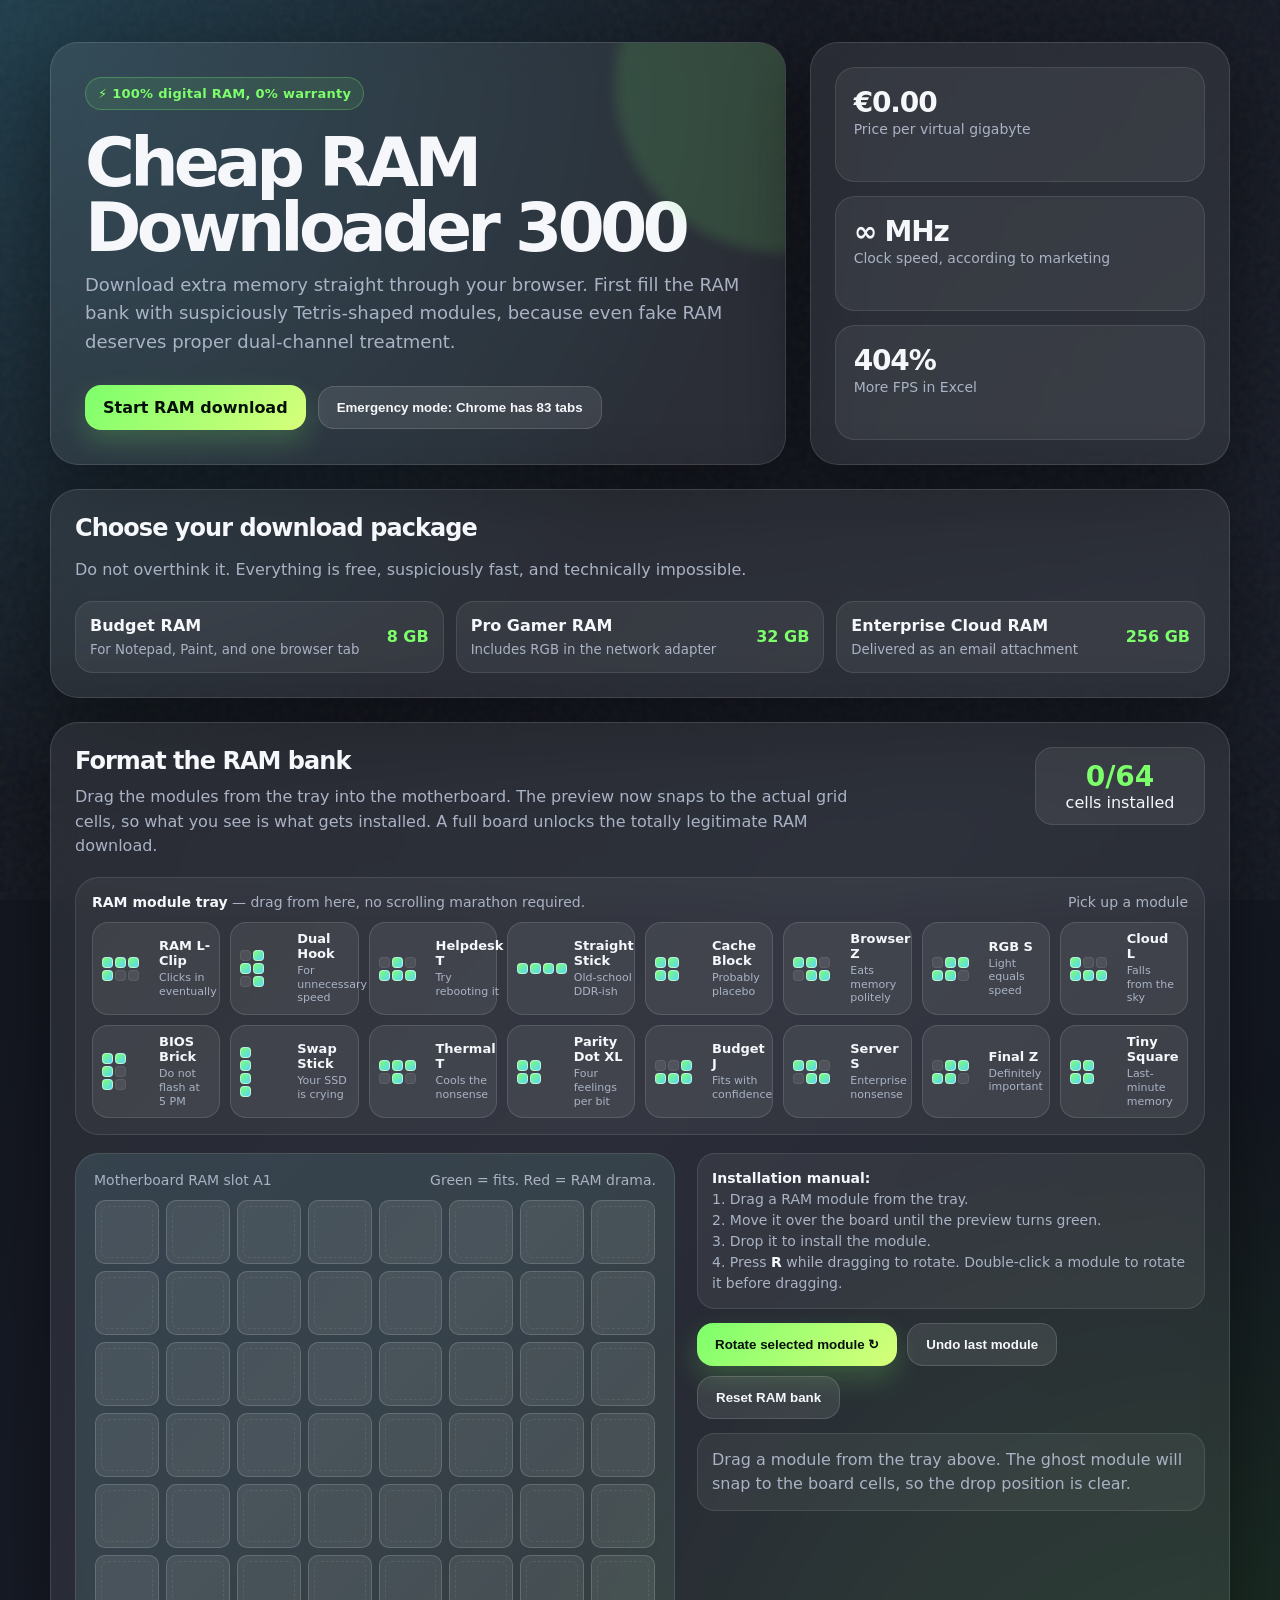
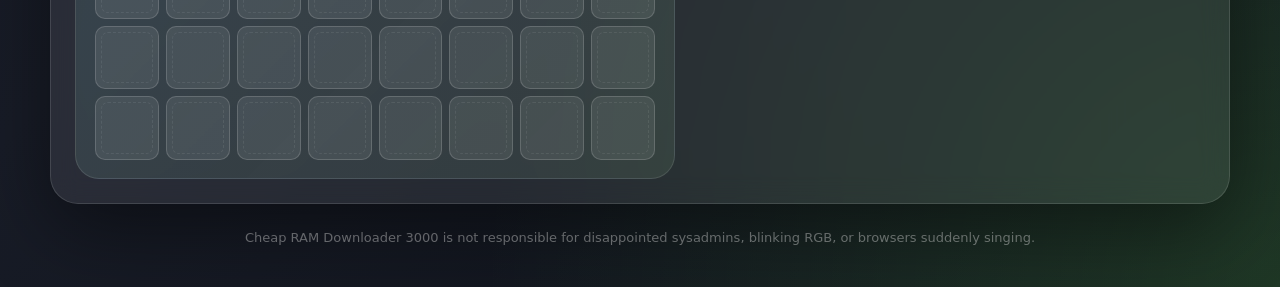
==== commit c84aeed8: "Update index.html" ====
--- a/cheapram/index.html
+++ b/cheapram/index.html
@@ -1,12 +1,11 @@
 <!DOCTYPE html>
-<html lang="nl">
+<html lang="en">
 <head>
   <meta charset="UTF-8" />
   <meta name="viewport" content="width=device-width, initial-scale=1.0" />
   <title>Cheap RAM Downloader 3000</title>
   <style>
     :root {
-      --bg: #10131a;
       --panel: rgba(255, 255, 255, 0.08);
       --text: #f5f7fb;
       --muted: #aab3c5;
@@ -40,7 +39,8 @@
       overflow-x: hidden;
     }
 
-    button, a {
+    button,
+    a {
       -webkit-tap-highlight-color: transparent;
     }
 
@@ -117,7 +117,7 @@
     }
 
     .subtitle {
-      max-width: 650px;
+      max-width: 720px;
       margin: 0;
       color: var(--muted);
       font-size: 18px;
@@ -192,7 +192,7 @@
 
     main {
       display: grid;
-      grid-template-columns: 340px 1fr;
+      grid-template-columns: 1fr;
       gap: 24px;
       align-items: start;
     }
@@ -214,8 +214,9 @@
 
     .shop-list {
       display: grid;
+      grid-template-columns: repeat(3, minmax(0, 1fr));
       gap: 12px;
-      margin: 18px 0;
+      margin: 18px 0 0;
     }
 
     .ram-card {
@@ -244,17 +245,6 @@
       font-weight: 900;
     }
 
-    .hint {
-      margin-top: 16px;
-      padding: 14px;
-      border-radius: 16px;
-      background: rgba(255, 209, 102, 0.1);
-      border: 1px solid rgba(255, 209, 102, 0.22);
-      color: #ffe0a3;
-      font-size: 14px;
-      line-height: 1.5;
-    }
-
     .game-panel {
       min-height: 620px;
     }
@@ -269,7 +259,7 @@
 
     .game-head p {
       margin: 6px 0 0;
-      max-width: 700px;
+      max-width: 780px;
     }
 
     .progress-box {
@@ -287,9 +277,118 @@
       color: var(--accent);
     }
 
-    .game-layout {
+    .piece-zone {
+      padding: 16px;
+      border-radius: 24px;
+      background: rgba(255, 255, 255, 0.05);
+      border: 1px solid rgba(255, 255, 255, 0.1);
+      margin-bottom: 18px;
+    }
+
+    .piece-zone-top {
+      display: flex;
+      justify-content: space-between;
+      align-items: center;
+      gap: 12px;
+      margin-bottom: 12px;
+      color: var(--muted);
+      font-size: 14px;
+    }
+
+    .piece-zone-top b {
+      color: var(--text);
+    }
+
+    .pieces {
       display: grid;
-      grid-template-columns: 1fr 290px;
+      grid-template-columns: repeat(auto-fit, minmax(128px, 1fr));
+      gap: 10px;
+    }
+
+    .piece-card {
+      display: grid;
+      grid-template-columns: 48px 1fr;
+      gap: 9px;
+      align-items: center;
+      min-height: 62px;
+      padding: 9px;
+      border-radius: 16px;
+      background: rgba(255, 255, 255, 0.07);
+      border: 1px solid rgba(255, 255, 255, 0.12);
+      user-select: none;
+      cursor: grab;
+      touch-action: none;
+      transition: transform 150ms ease, border-color 150ms ease, opacity 150ms ease, filter 150ms ease;
+    }
+
+    .piece-card:hover {
+      transform: translateY(-2px);
+      border-color: rgba(124, 255, 107, 0.45);
+    }
+
+    .piece-card.selected {
+      border-color: rgba(124, 255, 107, 0.85);
+      box-shadow: 0 0 0 3px rgba(124, 255, 107, 0.12);
+    }
+
+    .piece-card.dragging-source {
+      opacity: 0.25;
+      transform: scale(0.98);
+    }
+
+    .piece-card.used {
+      opacity: 0.28;
+      filter: grayscale(1);
+      cursor: not-allowed;
+      pointer-events: none;
+    }
+
+    .mini-grid,
+    .drag-grid {
+      display: grid;
+      width: fit-content;
+    }
+
+    .mini-grid {
+      grid-template-columns: repeat(var(--cols), 11px);
+      grid-template-rows: repeat(var(--rows), 11px);
+      gap: 2px;
+    }
+
+    .mini-cell,
+    .drag-cell {
+      border-radius: 4px;
+      background: rgba(255, 255, 255, 0.08);
+      border: 1px solid rgba(255, 255, 255, 0.08);
+    }
+
+    .mini-cell {
+      width: 11px;
+      height: 11px;
+    }
+
+    .mini-cell.on,
+    .drag-cell.on {
+      background: linear-gradient(135deg, var(--accent), var(--accent-2));
+      border-color: rgba(255, 255, 255, 0.5);
+    }
+
+    .piece-title {
+      font-weight: 900;
+      margin-bottom: 2px;
+      font-size: 13px;
+      line-height: 1.15;
+    }
+
+    .piece-sub {
+      color: var(--muted);
+      font-size: 11px;
+      line-height: 1.25;
+    }
+
+    .board-shell {
+      display: grid;
+      grid-template-columns: minmax(280px, 600px) minmax(260px, 1fr);
       gap: 22px;
       align-items: start;
     }
@@ -342,13 +441,13 @@
     }
 
     .cell.preview-ok {
-      background: rgba(124, 255, 107, 0.2);
+      background: rgba(124, 255, 107, 0.22);
       border-color: rgba(124, 255, 107, 0.78);
       transform: scale(1.035);
     }
 
     .cell.preview-bad {
-      background: rgba(255, 95, 122, 0.2);
+      background: rgba(255, 95, 122, 0.22);
       border-color: rgba(255, 95, 122, 0.78);
     }
 
@@ -369,113 +468,37 @@
       background: rgba(0, 0, 0, 0.22);
     }
 
-    .piece-box {
+    .side-help {
       display: grid;
       gap: 14px;
     }
 
-    .piece-instructions {
+    .instructions,
+    .message {
       padding: 14px;
       border-radius: 18px;
       background: rgba(255, 255, 255, 0.06);
       border: 1px solid rgba(255, 255, 255, 0.1);
       color: var(--muted);
+      line-height: 1.5;
+    }
+
+    .instructions {
       font-size: 14px;
-      line-height: 1.5;
-    }
-
-    .pieces {
-      display: grid;
-      gap: 12px;
-    }
-
-    .piece-card {
-      display: grid;
-      grid-template-columns: 72px 1fr;
-      gap: 12px;
-      align-items: center;
-      padding: 12px;
-      border-radius: 18px;
-      background: rgba(255, 255, 255, 0.07);
-      border: 1px solid rgba(255, 255, 255, 0.12);
-      user-select: none;
-      cursor: grab;
-      touch-action: none;
-      transition: transform 150ms ease, border-color 150ms ease, opacity 150ms ease, filter 150ms ease;
-    }
-
-    .piece-card:hover {
-      transform: translateY(-2px);
-      border-color: rgba(124, 255, 107, 0.45);
-    }
-
-    .piece-card.selected {
-      border-color: rgba(124, 255, 107, 0.85);
-      box-shadow: 0 0 0 3px rgba(124, 255, 107, 0.12);
-    }
-
-    .piece-card.dragging-source {
-      opacity: 0.25;
-      transform: scale(0.98);
-    }
-
-    .piece-card.used {
-      opacity: 0.34;
-      filter: grayscale(1);
-      cursor: not-allowed;
-      pointer-events: none;
-    }
-
-    .mini-grid,
-    .drag-grid {
-      display: grid;
-      grid-template-columns: repeat(4, 14px);
-      grid-template-rows: repeat(4, 14px);
-      gap: 3px;
-      width: fit-content;
-    }
-
-    .mini-cell,
-    .drag-cell {
-      width: 14px;
-      height: 14px;
-      border-radius: 4px;
-      background: rgba(255, 255, 255, 0.08);
-      border: 1px solid rgba(255, 255, 255, 0.08);
-    }
-
-    .mini-cell.on,
-    .drag-cell.on {
-      background: linear-gradient(135deg, var(--accent), var(--accent-2));
-      border-color: rgba(255, 255, 255, 0.5);
-    }
-
-    .piece-title {
-      font-weight: 900;
-      margin-bottom: 3px;
-    }
-
-    .piece-sub {
-      color: var(--muted);
-      font-size: 13px;
+    }
+
+    .instructions b {
+      color: var(--text);
     }
 
     .controls {
       display: flex;
       flex-wrap: wrap;
       gap: 10px;
-      margin-top: 16px;
     }
 
     .message {
-      margin-top: 16px;
-      min-height: 52px;
-      padding: 14px;
-      border-radius: 18px;
-      color: var(--muted);
-      background: rgba(255, 255, 255, 0.055);
-      border: 1px solid rgba(255, 255, 255, 0.1);
-      line-height: 1.5;
+      min-height: 74px;
     }
 
     .message.success {
@@ -494,13 +517,42 @@
       position: fixed;
       z-index: 9999;
       pointer-events: none;
-      padding: 12px;
+      padding: 10px;
       border-radius: 18px;
       background: rgba(20, 25, 36, 0.92);
       border: 1px solid rgba(124, 255, 107, 0.45);
       box-shadow: 0 20px 60px rgba(0, 0, 0, 0.45);
       transform: translate(-50%, -50%);
       opacity: 0.96;
+    }
+
+    .drag-preview.board-mode {
+      padding: 0;
+      background: transparent;
+      border: 0;
+      box-shadow: none;
+      transform: none;
+    }
+
+    .drag-grid {
+      grid-template-columns: repeat(var(--cols), var(--drag-cell-size));
+      grid-template-rows: repeat(var(--rows), var(--drag-cell-size));
+      gap: var(--drag-gap);
+    }
+
+    .drag-cell {
+      width: var(--drag-cell-size);
+      height: var(--drag-cell-size);
+      opacity: 0;
+    }
+
+    .drag-cell.on {
+      opacity: 0.82;
+      box-shadow: inset 0 -8px 16px rgba(0, 0, 0, 0.16);
+    }
+
+    .drag-preview.board-mode .drag-cell.on {
+      border-radius: 10px;
     }
 
     .download-overlay {
@@ -581,8 +633,8 @@
 
     @media (max-width: 980px) {
       header,
-      main,
-      .game-layout {
+      .board-shell,
+      .shop-list {
         grid-template-columns: 1fr;
       }
 
@@ -612,11 +664,21 @@
         padding: 20px;
       }
 
-      .cell {
+      .pieces {
+        grid-template-columns: repeat(2, minmax(0, 1fr));
+      }
+
+      .piece-card {
+        grid-template-columns: 38px 1fr;
+      }
+
+      .cell,
+      .drag-preview.board-mode .drag-cell.on {
         border-radius: 7px;
       }
 
-      .board-label {
+      .board-label,
+      .piece-zone-top {
         flex-direction: column;
         align-items: flex-start;
       }
@@ -629,125 +691,129 @@
   <div class="wrap">
     <header>
       <section class="hero">
-        <div class="badge">⚡ 100% digitale RAM, 0% garantie</div>
+        <div class="badge">⚡ 100% digital RAM, 0% warranty</div>
         <h1>Cheap RAM Downloader 3000</h1>
         <p class="subtitle">
-          Download extra werkgeheugen direct via je browser. Vul eerst de RAM-bank met blokjes,
-          want zelfs nep-RAM moet netjes in dual channel draaien.
+          Download extra memory straight through your browser. First fill the RAM bank with suspiciously
+          Tetris-shaped modules, because even fake RAM deserves proper dual-channel treatment.
         </p>
         <div class="hero-actions">
           <a class="fake-button" href="#game">Start RAM download</a>
-          <button class="ghost-button" type="button" id="panicButton">Ik heb haast, mijn Chrome heeft 83 tabs</button>
+          <button class="ghost-button" type="button" id="panicButton">Emergency mode: Chrome has 83 tabs</button>
         </div>
       </section>
 
-      <aside class="stats" aria-label="RAM statistieken">
+      <aside class="stats" aria-label="RAM statistics">
         <div class="stat">
-          <strong>€0,00</strong>
-          <span>Prijs per virtuele gigabyte</span>
+          <strong>€0.00</strong>
+          <span>Price per virtual gigabyte</span>
         </div>
         <div class="stat">
           <strong>∞ MHz</strong>
-          <span>Kloksnelheid volgens marketing</span>
+          <span>Clock speed, according to marketing</span>
         </div>
         <div class="stat">
           <strong>404%</strong>
-          <span>Meer FPS in Excel</span>
+          <span>More FPS in Excel</span>
         </div>
       </aside>
     </header>
 
     <main>
       <aside class="panel">
-        <h2>Kies je downloadpakket</h2>
-        <p>Selecteer niks. Alles is al gratis, verdacht snel en technisch gezien onmogelijk.</p>
+        <h2>Choose your download package</h2>
+        <p>Do not overthink it. Everything is free, suspiciously fast, and technically impossible.</p>
 
         <div class="shop-list">
           <div class="ram-card">
             <div>
               <b>Budget RAM</b>
-              <small>Voor Notepad, Paint en één tabblad</small>
+              <small>For Notepad, Paint, and one browser tab</small>
             </div>
             <span class="price">8 GB</span>
           </div>
           <div class="ram-card">
             <div>
               <b>Pro Gamer RAM</b>
-              <small>Met RGB in de netwerkadapter</small>
+              <small>Includes RGB in the network adapter</small>
             </div>
             <span class="price">32 GB</span>
           </div>
           <div class="ram-card">
             <div>
               <b>Enterprise Cloud RAM</b>
-              <small>Komt aan per e-mailbijlage</small>
+              <small>Delivered as an email attachment</small>
             </div>
             <span class="price">256 GB</span>
           </div>
         </div>
-
-        <div class="hint">
-          Sleep een RAM-blokje naar het bord. Tijdens het slepen zie je direct of het past.
-          Klik of druk op <b>R</b> om het geselecteerde blokje te draaien.
-        </div>
       </aside>
 
       <section class="panel game-panel" id="game">
         <div class="game-head">
           <div>
-            <h2>RAM-bank formatteren</h2>
+            <h2>Format the RAM bank</h2>
             <p>
-              Vul alle 64 geheugencellen. Elk blokje is precies 4 cellen, dus de puzzel is nu eerlijk oplosbaar.
-              Als alles past, wordt de RAM “gedownload”.
+              Drag the modules from the tray into the motherboard. The preview now snaps to the actual grid cells,
+              so what you see is what gets installed. A full board unlocks the totally legitimate RAM download.
             </p>
           </div>
           <div class="progress-box">
             <strong id="filledCounter">0/64</strong>
-            <span>cellen gevuld</span>
+            <span>cells installed</span>
           </div>
         </div>
 
-        <div class="game-layout">
+        <div class="piece-zone">
+          <div class="piece-zone-top">
+            <span><b>RAM module tray</b> — drag from here, no scrolling marathon required.</span>
+            <span id="selectedLabel">Pick up a module</span>
+          </div>
+          <div class="pieces" id="pieces"></div>
+        </div>
+
+        <div class="board-shell">
           <div class="board-wrap">
             <div class="board-label">
               <span>Motherboard RAM slot A1</span>
-              <span id="selectedLabel">Sleep een blokje naar het bord</span>
+              <span>Green = fits. Red = RAM drama.</span>
             </div>
-            <div class="board" id="board" aria-label="RAM puzzelbord"></div>
+            <div class="board" id="board" aria-label="RAM puzzle board"></div>
+          </div>
+
+          <div class="side-help">
+            <div class="instructions">
+              <b>Installation manual:</b><br />
+              1. Drag a RAM module from the tray.<br />
+              2. Move it over the board until the preview turns green.<br />
+              3. Drop it to install the module.<br />
+              4. Press <b>R</b> while dragging to rotate. Double-click a module to rotate it before dragging.
+            </div>
+
             <div class="controls">
-              <button type="button" id="rotateButton">Draai geselecteerd blokje ↻</button>
-              <button type="button" class="ghost-button" id="undoButton">Laatste blokje terug</button>
-              <button type="button" class="ghost-button" id="resetButton">Reset RAM-bank</button>
+              <button type="button" id="rotateButton">Rotate selected module ↻</button>
+              <button type="button" class="ghost-button" id="undoButton">Undo last module</button>
+              <button type="button" class="ghost-button" id="resetButton">Reset RAM bank</button>
             </div>
+
             <div class="message" id="message">
-              Sleep een blokje vanaf rechts naar het bord. Je kunt ook een blokje aanklikken en daarna op het bord klikken.
+              Drag a module from the tray above. The ghost module will snap to the board cells, so the drop position is clear.
             </div>
-          </div>
-
-          <div class="piece-box">
-            <div class="piece-instructions">
-              <b>Installatiehandleiding:</b><br />
-              1. Sleep een RAM-blokje.<br />
-              2. Laat los op het bord.<br />
-              3. Groen betekent: past. Rood betekent: RAM-drama.<br />
-              4. Vol bord = totaal legitieme download.
-            </div>
-            <div class="pieces" id="pieces"></div>
           </div>
         </div>
       </section>
     </main>
 
     <footer>
-      Cheap RAM Downloader 3000 is niet verantwoordelijk voor teleurgestelde systeembeheerders, knipperende RGB of spontaan zingende browsers.
+      Cheap RAM Downloader 3000 is not responsible for disappointed sysadmins, blinking RGB, or browsers suddenly singing.
     </footer>
   </div>
 
   <div class="download-overlay" id="downloadOverlay" role="dialog" aria-modal="true" aria-labelledby="downloadTitle">
     <div class="download-card">
-      <h2 id="downloadTitle">RAM downloaden...</h2>
-      <p id="downloadText">Virtuele DIMM's worden gecomprimeerd via de cloudkabel.</p>
-      <div class="progressbar" aria-label="Download voortgang">
+      <h2 id="downloadTitle">Downloading RAM...</h2>
+      <p id="downloadText">Compressing virtual DIMMs through the cloud cable.</p>
+      <div class="progressbar" aria-label="Download progress">
         <span id="progressFill"></span>
       </div>
       <div id="progressText">0%</div>
@@ -761,25 +827,22 @@
     const totalCells = boardSize * boardSize;
 
     const pieces = [
-      { id: "p1", name: "RAM L-Clip", sub: "Klikt bijna altijd", cells: [[0,0],[0,1],[0,2],[1,0]] },
-      { id: "p2", name: "Dual Hook", sub: "Voor onnodige snelheid", cells: [[0,1],[1,0],[1,1],[2,1]] },
-      { id: "p3", name: "Helpdesk T", sub: "Have you tried rebooting?", cells: [[0,1],[1,0],[1,1],[1,2]] },
-      { id: "p4", name: "RAM Stick", sub: "Rechttoe rechtaan", cells: [[0,0],[0,1],[0,2],[0,3]] },
-
-      { id: "p5", name: "Cache L-Clip", sub: "Maakt niks sneller", cells: [[0,0],[0,1],[0,2],[1,0]] },
-      { id: "p6", name: "Browser Hook", sub: "Voor 83 tabs", cells: [[0,1],[1,0],[1,1],[2,1]] },
-      { id: "p7", name: "Thermal T", sub: "Koelt placebo's", cells: [[0,1],[1,0],[1,1],[1,2]] },
-      { id: "p8", name: "RGB Stick", sub: "Licht = performance", cells: [[0,0],[0,1],[0,2],[0,3]] },
-
-      { id: "p9", name: "Cloud L-Clip", sub: "Komt uit de lucht", cells: [[0,0],[0,1],[0,2],[1,0]] },
-      { id: "p10", name: "BIOS Hook", sub: "Niet flashen na 17:00", cells: [[0,1],[1,0],[1,1],[2,1]] },
-      { id: "p11", name: "Server T", sub: "Voor serieuze onzin", cells: [[0,1],[1,0],[1,1],[1,2]] },
-      { id: "p12", name: "Enterprise Stick", sub: "Factuur volgt nooit", cells: [[0,0],[0,1],[0,2],[0,3]] },
-
-      { id: "p13", name: "Budget L-Clip", sub: "Past met beleid", cells: [[0,0],[0,1],[0,2],[1,0]] },
-      { id: "p14", name: "Swap Hook", sub: "SSD huilt zachtjes", cells: [[0,1],[1,0],[1,1],[2,1]] },
-      { id: "p15", name: "Parity T", sub: "Omdat bits gevoelens hebben", cells: [[0,1],[1,0],[1,1],[1,2]] },
-      { id: "p16", name: "Final Stick", sub: "De laatste echte nep-RAM", cells: [[0,0],[0,1],[0,2],[0,3]] }
+      { id: "p1", name: "RAM L-Clip", sub: "Clicks in eventually", cells: [[0,0],[0,1],[0,2],[1,0]] },
+      { id: "p2", name: "Dual Hook", sub: "For unnecessary speed", cells: [[0,1],[1,0],[1,1],[2,1]] },
+      { id: "p3", name: "Helpdesk T", sub: "Try rebooting it", cells: [[0,1],[1,0],[1,1],[1,2]] },
+      { id: "p4", name: "Straight Stick", sub: "Old-school DDR-ish", cells: [[0,0],[0,1],[0,2],[0,3]] },
+      { id: "p5", name: "Cache Block", sub: "Probably placebo", cells: [[0,0],[0,1],[1,0],[1,1]] },
+      { id: "p6", name: "Browser Z", sub: "Eats memory politely", cells: [[0,0],[0,1],[1,1],[1,2]] },
+      { id: "p7", name: "RGB S", sub: "Light equals speed", cells: [[0,1],[0,2],[1,0],[1,1]] },
+      { id: "p8", name: "Cloud L", sub: "Falls from the sky", cells: [[0,0],[1,0],[1,1],[1,2]] },
+      { id: "p9", name: "BIOS Brick", sub: "Do not flash at 5 PM", cells: [[0,0],[0,1],[1,0],[2,0]] },
+      { id: "p10", name: "Swap Stick", sub: "Your SSD is crying", cells: [[0,0],[1,0],[2,0],[3,0]] },
+      { id: "p11", name: "Thermal T", sub: "Cools the nonsense", cells: [[0,0],[0,1],[0,2],[1,1]] },
+      { id: "p12", name: "Parity Dot XL", sub: "Four feelings per bit", cells: [[0,0],[0,1],[1,0],[1,1]] },
+      { id: "p13", name: "Budget J", sub: "Fits with confidence", cells: [[0,2],[1,0],[1,1],[1,2]] },
+      { id: "p14", name: "Server S", sub: "Enterprise nonsense", cells: [[0,0],[0,1],[1,1],[1,2]] },
+      { id: "p15", name: "Final Z", sub: "Definitely important", cells: [[0,1],[0,2],[1,0],[1,1]] },
+      { id: "p16", name: "Tiny Square", sub: "Last-minute memory", cells: [[0,0],[0,1],[1,0],[1,1]] }
     ];
 
     const board = document.getElementById("board");
@@ -802,7 +865,7 @@
     let selectedRotation = 0;
     let placements = [];
     let completed = false;
-
+    let pointerState = null;
     let drag = null;
 
     function createEmptyGrid() {
@@ -829,6 +892,15 @@
         cells = rotateCells(cells);
       }
       return normalizeCells(cells);
+    }
+
+    function getShapeMetrics(cells) {
+      const normalized = normalizeCells(cells);
+      return {
+        cells: normalized,
+        rows: Math.max(...normalized.map(([row]) => row)) + 1,
+        cols: Math.max(...normalized.map(([, col]) => col)) + 1
+      };
     }
 
     function isUsed(id) {
@@ -879,8 +951,7 @@
         if (selectedPieceId === piece.id) card.classList.add("selected");
         if (isUsed(piece.id)) card.classList.add("used");
 
-        card.addEventListener("pointerdown", event => startDrag(event, piece.id));
-        card.addEventListener("click", () => selectPiece(piece.id));
+        card.addEventListener("pointerdown", event => handlePiecePointerDown(event, piece.id));
         card.addEventListener("dblclick", () => rotatePiece(piece.id));
 
         const mini = document.createElement("div");
@@ -897,11 +968,13 @@
     }
 
     function renderMiniShape(container, cells) {
-      const normalized = normalizeCells(cells);
-      const occupied = new Set(normalized.map(([row, col]) => `${row},${col}`));
-
-      for (let row = 0; row < 4; row += 1) {
-        for (let col = 0; col < 4; col += 1) {
+      const metrics = getShapeMetrics(cells);
+      const occupied = new Set(metrics.cells.map(([row, col]) => `${row},${col}`));
+      container.style.setProperty("--rows", metrics.rows);
+      container.style.setProperty("--cols", metrics.cols);
+
+      for (let row = 0; row < metrics.rows; row += 1) {
+        for (let col = 0; col < metrics.cols; col += 1) {
           const cell = document.createElement("div");
           cell.className = "mini-cell";
           if (occupied.has(`${row},${col}`)) cell.classList.add("on");
@@ -910,33 +983,130 @@
       }
     }
 
+    function handlePiecePointerDown(event, pieceId) {
+      if (completed || isUsed(pieceId) || event.button !== 0) return;
+
+      event.preventDefault();
+
+      pointerState = {
+        pointerId: event.pointerId,
+        pieceId,
+        source: event.currentTarget,
+        startX: event.clientX,
+        startY: event.clientY,
+        lastX: event.clientX,
+        lastY: event.clientY
+      };
+
+      window.addEventListener("pointermove", handlePointerMove);
+      window.addEventListener("pointerup", handlePointerUp);
+      window.addEventListener("pointercancel", handlePointerCancel);
+    }
+
+    function handlePointerMove(event) {
+      if (!pointerState || event.pointerId !== pointerState.pointerId) return;
+
+      pointerState.lastX = event.clientX;
+      pointerState.lastY = event.clientY;
+
+      const moved = Math.hypot(event.clientX - pointerState.startX, event.clientY - pointerState.startY);
+      if (!drag && moved > 6) {
+        startDrag(pointerState);
+      }
+
+      if (drag) {
+        updateDragPreview(event.clientX, event.clientY);
+      }
+    }
+
+    function handlePointerUp(event) {
+      if (!pointerState || event.pointerId !== pointerState.pointerId) return;
+
+      if (!drag) {
+        selectPiece(pointerState.pieceId);
+        cleanupPointerListeners();
+        pointerState = null;
+        return;
+      }
+
+      const targetCell = getBoardCellFromPoint(event.clientX, event.clientY);
+      let placed = false;
+
+      if (targetCell) {
+        placed = placePiece(drag.pieceId, targetCell.row, targetCell.col, selectedRotation);
+      } else {
+        setMessage("Drop the module on the RAM bank. The floor sadly has no DDR5 slot.", "error");
+      }
+
+      endDrag(placed);
+      cleanupPointerListeners();
+      pointerState = null;
+    }
+
+    function handlePointerCancel(event) {
+      if (!pointerState || event.pointerId !== pointerState.pointerId) return;
+      cancelDrag();
+      cleanupPointerListeners();
+      pointerState = null;
+    }
+
+    function cleanupPointerListeners() {
+      window.removeEventListener("pointermove", handlePointerMove);
+      window.removeEventListener("pointerup", handlePointerUp);
+      window.removeEventListener("pointercancel", handlePointerCancel);
+    }
+
+    function startDrag(state) {
+      const piece = getPiece(state.pieceId);
+      selectedPieceId = state.pieceId;
+      selectedLabel.textContent = `${piece.name} in hand`;
+      setMessage(`Drag ${piece.name} over the board. Press R while dragging to rotate it.`);
+
+      state.source.classList.add("dragging-source");
+
+      const preview = document.createElement("div");
+      preview.className = "drag-preview";
+      document.body.appendChild(preview);
+
+      drag = {
+        pointerId: state.pointerId,
+        pieceId: state.pieceId,
+        source: state.source,
+        preview,
+        overCell: null,
+        lastClientX: state.lastX,
+        lastClientY: state.lastY
+      };
+
+      renderDragShape(preview, getRotatedCells(piece, selectedRotation), false);
+      updateDragPreview(state.lastX, state.lastY);
+      renderPieces();
+    }
+
     function selectPiece(id) {
       if (isUsed(id)) return;
 
       selectedPieceId = id;
-      if (!drag || drag.pieceId !== id) selectedRotation = selectedPieceId === id ? selectedRotation : 0;
-
       const piece = getPiece(id);
-      selectedLabel.textContent = `${piece.name} geselecteerd`;
-      setMessage(`Sleep ${piece.name} naar het bord of klik op een cel om hem te plaatsen.`);
+      selectedLabel.textContent = `${piece.name} selected`;
+      setMessage(`Selected ${piece.name}. Drag it to the board or click a board cell to install it.`);
       renderPieces();
     }
 
     function rotatePiece(id = selectedPieceId) {
       if (!id || isUsed(id)) {
-        setMessage("Selecteer eerst een blokje om te draaien. RAM zonder richting is gewoon confetti.", "error");
+        setMessage("Select a module first. Directionless RAM is just expensive confetti.", "error");
         return;
       }
 
       selectedPieceId = id;
       selectedRotation = (selectedRotation + 1) % 4;
       const piece = getPiece(id);
-      selectedLabel.textContent = `${piece.name} gedraaid`;
-      setMessage(`${piece.name} gedraaid. Nu past hij vast beter. Of slechter. Spannend.`);
+      selectedLabel.textContent = `${piece.name} rotated`;
+      setMessage(`${piece.name} rotated. It now fits either better or worse. Very scientific.`);
 
       if (drag && drag.pieceId === id) {
-        renderDragPreview(drag.preview, getRotatedCells(piece, selectedRotation));
-        updateDragPreview(drag.lastClientX, drag.lastClientY);
+        updateDragPreview(drag.lastClientX, drag.lastClientY, true);
       }
 
       renderPieces();
@@ -956,7 +1126,7 @@
       if (completed) return false;
 
       if (!selectedPieceId) {
-        setMessage("Selecteer of sleep eerst een RAM-blokje. Zelfs goedkope RAM moet ergens vandaan komen.", "error");
+        setMessage("Select or drag a RAM module first. Even cheap RAM has to come from somewhere.", "error");
         return false;
       }
 
@@ -965,11 +1135,10 @@
 
     function placePiece(pieceId, row, col, rotation) {
       const piece = getPiece(pieceId);
-
       if (!piece || isUsed(pieceId)) return false;
 
       if (!canPlace(piece, row, col, rotation)) {
-        setMessage("Deze RAM past daar niet. Groen is goed, rood is RAM-drama.", "error");
+        setMessage("That module does not fit there. Green means good. Red means RAM drama.", "error");
         return false;
       }
 
@@ -988,8 +1157,8 @@
 
       selectedPieceId = null;
       selectedRotation = 0;
-      selectedLabel.textContent = "Sleep een blokje naar het bord";
-      setMessage(`${piece.name} geplaatst. Je RAM voelt nu al goedkoper aan.`, "success");
+      selectedLabel.textContent = "Pick up a module";
+      setMessage(`${piece.name} installed. Your RAM already feels cheaper.`, "success");
       clearBoardPreview();
       renderBoard();
       renderPieces();
@@ -997,51 +1166,21 @@
       return true;
     }
 
-    function startDrag(event, pieceId) {
-      if (completed || isUsed(pieceId) || event.button !== 0) return;
-
-      const piece = getPiece(pieceId);
-      selectedPieceId = pieceId;
-      selectedRotation = selectedPieceId === pieceId ? selectedRotation : 0;
-
-      const source = event.currentTarget;
-      source.setPointerCapture(event.pointerId);
-      source.classList.add("dragging-source");
-
-      const preview = document.createElement("div");
-      preview.className = "drag-preview";
-      document.body.appendChild(preview);
-      renderDragPreview(preview, getRotatedCells(piece, selectedRotation));
-
-      drag = {
-        pointerId: event.pointerId,
-        pieceId,
-        source,
-        preview,
-        overCell: null,
-        lastClientX: event.clientX,
-        lastClientY: event.clientY,
-        moved: false
-      };
-
-      selectedLabel.textContent = `${piece.name} slepen`;
-      setMessage(`Laat ${piece.name} los op een groen vak. Druk tijdens het slepen op R om te draaien.`);
-      updateDragPreview(event.clientX, event.clientY);
-      renderPieces();
-
-      window.addEventListener("pointermove", handlePointerMove);
-      window.addEventListener("pointerup", handlePointerUp);
-      window.addEventListener("pointercancel", cancelDrag);
-    }
-
-    function renderDragPreview(container, cells) {
+    function renderDragShape(container, cells, boardMode, boardSizing = null) {
       container.innerHTML = "";
+      container.classList.toggle("board-mode", boardMode);
+
+      const metrics = getShapeMetrics(cells);
+      const occupied = new Set(metrics.cells.map(([row, col]) => `${row},${col}`));
       const gridElement = document.createElement("div");
       gridElement.className = "drag-grid";
-
-      const occupied = new Set(normalizeCells(cells).map(([row, col]) => `${row},${col}`));
-      for (let row = 0; row < 4; row += 1) {
-        for (let col = 0; col < 4; col += 1) {
+      gridElement.style.setProperty("--rows", metrics.rows);
+      gridElement.style.setProperty("--cols", metrics.cols);
+      gridElement.style.setProperty("--drag-cell-size", boardMode && boardSizing ? `${boardSizing.cellSize}px` : "14px");
+      gridElement.style.setProperty("--drag-gap", boardMode && boardSizing ? `${boardSizing.gap}px` : "3px");
+
+      for (let row = 0; row < metrics.rows; row += 1) {
+        for (let col = 0; col < metrics.cols; col += 1) {
           const cell = document.createElement("div");
           cell.className = "drag-cell";
           if (occupied.has(`${row},${col}`)) cell.classList.add("on");
@@ -1052,74 +1191,48 @@
       container.appendChild(gridElement);
     }
 
-    function handlePointerMove(event) {
-      if (!drag || event.pointerId !== drag.pointerId) return;
-
-      drag.moved = true;
-      drag.lastClientX = event.clientX;
-      drag.lastClientY = event.clientY;
-      updateDragPreview(event.clientX, event.clientY);
-    }
-
-    function handlePointerUp(event) {
-      if (!drag || event.pointerId !== drag.pointerId) return;
-
-      const targetCell = getBoardCellFromPoint(event.clientX, event.clientY);
-      let placed = false;
-
-      if (targetCell) {
-        placed = placePiece(drag.pieceId, targetCell.row, targetCell.col, selectedRotation);
-      } else {
-        setMessage("Laat het blokje los op de RAM-bank. De vloer heeft helaas geen DDR5-slot.", "error");
-      }
-
-      endDrag(placed);
-    }
-
-    function cancelDrag() {
-      endDrag(false);
-      setMessage("RAM-installatie geannuleerd. Er is niets ontploft.");
-    }
-
-    function endDrag(placed) {
+    function updateDragPreview(clientX, clientY, forceRender = false) {
       if (!drag) return;
 
-      clearBoardPreview();
-      drag.source.classList.remove("dragging-source");
-      drag.preview.remove();
-
-      window.removeEventListener("pointermove", handlePointerMove);
-      window.removeEventListener("pointerup", handlePointerUp);
-      window.removeEventListener("pointercancel", cancelDrag);
-
-      const lastPieceId = drag.pieceId;
-      drag = null;
-
-      if (!placed && selectedPieceId === lastPieceId) {
-        const piece = getPiece(lastPieceId);
-        selectedLabel.textContent = `${piece.name} geselecteerd`;
-      }
-
-      renderPieces();
-    }
-
-    function updateDragPreview(clientX, clientY) {
-      if (!drag) return;
-
-      drag.preview.style.left = `${clientX}px`;
-      drag.preview.style.top = `${clientY}px`;
-
+      drag.lastClientX = clientX;
+      drag.lastClientY = clientY;
+
+      const piece = getPiece(drag.pieceId);
+      const cells = getRotatedCells(piece, selectedRotation);
       const targetCell = getBoardCellFromPoint(clientX, clientY);
       drag.overCell = targetCell;
+
+      if (targetCell) {
+        const sizing = getBoardSizing();
+        if (forceRender || !drag.preview.classList.contains("board-mode")) {
+          renderDragShape(drag.preview, cells, true, sizing);
+        }
+
+        drag.preview.style.left = `${sizing.rect.left + targetCell.col * (sizing.cellSize + sizing.gap)}px`;
+        drag.preview.style.top = `${sizing.rect.top + targetCell.row * (sizing.cellSize + sizing.gap)}px`;
+      } else {
+        if (forceRender || drag.preview.classList.contains("board-mode")) {
+          renderDragShape(drag.preview, cells, false);
+        }
+
+        drag.preview.style.left = `${clientX}px`;
+        drag.preview.style.top = `${clientY}px`;
+      }
+
       showBoardPreview(targetCell);
     }
 
-    function getBoardCellFromPoint(clientX, clientY) {
+    function getBoardSizing() {
       const rect = board.getBoundingClientRect();
-      if (clientX < rect.left || clientX > rect.right || clientY < rect.top || clientY > rect.bottom) return null;
-
       const gap = parseFloat(getComputedStyle(board).gap) || 0;
       const cellSize = (rect.width - gap * (boardSize - 1)) / boardSize;
+      return { rect, gap, cellSize };
+    }
+
+    function getBoardCellFromPoint(clientX, clientY) {
+      const { rect, gap, cellSize } = getBoardSizing();
+      if (clientX < rect.left || clientX > rect.right || clientY < rect.top || clientY > rect.bottom) return null;
+
       const x = clientX - rect.left;
       const y = clientY - rect.top;
       const col = Math.floor(x / (cellSize + gap));
@@ -1156,6 +1269,31 @@
       });
     }
 
+    function endDrag(placed) {
+      if (!drag) return;
+
+      clearBoardPreview();
+      drag.source.classList.remove("dragging-source");
+      drag.preview.remove();
+
+      const lastPieceId = drag.pieceId;
+      drag = null;
+
+      if (!placed && selectedPieceId === lastPieceId) {
+        const piece = getPiece(lastPieceId);
+        selectedLabel.textContent = `${piece.name} selected`;
+      }
+
+      renderPieces();
+    }
+
+    function cancelDrag() {
+      if (drag) {
+        endDrag(false);
+        setMessage("RAM installation cancelled. Nothing exploded.");
+      }
+    }
+
     function updateCounter() {
       const filled = grid.flat().filter(Boolean).length;
       filledCounter.textContent = `${filled}/${totalCells}`;
@@ -1167,7 +1305,7 @@
 
       if (filled === totalCells && allPiecesUsed) {
         completed = true;
-        setMessage("RAM-bank succesvol gevuld. Download wordt voorbereid... heel betrouwbaar allemaal.", "success");
+        setMessage("RAM bank successfully filled. Preparing download... extremely trustworthy behavior.", "success");
         window.setTimeout(startFakeDownload, 500);
       }
     }
@@ -1177,7 +1315,7 @@
 
       const last = placements.pop();
       if (!last) {
-        setMessage("Er is nog niks geplaatst. Dat is ook een soort cable management.", "error");
+        setMessage("Nothing has been installed yet. That is also a form of cable management.", "error");
         return;
       }
 
@@ -1188,8 +1326,8 @@
       selectedPieceId = last.pieceId;
       selectedRotation = last.rotation;
       const piece = getPiece(last.pieceId);
-      selectedLabel.textContent = `${piece.name} geselecteerd`;
-      setMessage(`${piece.name} teruggehaald. Tweede kans voor de RAM-installatie.`);
+      selectedLabel.textContent = `${piece.name} selected`;
+      setMessage(`${piece.name} removed. Second chance for the RAM installation.`);
       renderBoard();
       renderPieces();
     }
@@ -1202,8 +1340,8 @@
       selectedRotation = 0;
       placements = [];
       clearBoardPreview();
-      selectedLabel.textContent = "Sleep een blokje naar het bord";
-      setMessage("RAM-bank gereset. Alle bits liggen weer op de grond.");
+      selectedLabel.textContent = "Pick up a module";
+      setMessage("RAM bank reset. All bits are back on the floor.");
       renderBoard();
       renderPieces();
     }
@@ -1231,7 +1369,7 @@
 
         if (progress >= 100) {
           window.clearInterval(interval);
-          downloadText.textContent = "Download voltooid. RAM wordt nu in je browser geplaatst...";
+          downloadText.textContent = "Download complete. Installing RAM into your browser...";
           terminal.textContent += "\n> success: definitely not a rickroll";
           window.setTimeout(() => {
             window.location.href = redirectUrl;
@@ -1244,7 +1382,7 @@
     resetButton.addEventListener("click", resetGame);
     undoButton.addEventListener("click", undoLastPlacement);
     panicButton.addEventListener("click", () => {
-      setMessage("Spoedmodus actief: helaas moet zelfs nood-RAM eerst door de puzzelcommissie.");
+      setMessage("Emergency mode enabled: sadly, even emergency RAM has to pass the puzzle committee.");
       document.getElementById("game").scrollIntoView({ behavior: "smooth", block: "start" });
     });
 
@@ -1253,7 +1391,7 @@
         rotatePiece();
       }
 
-      if (event.key === "Escape" && drag) {
+      if (event.key === "Escape") {
         cancelDrag();
       }
     });
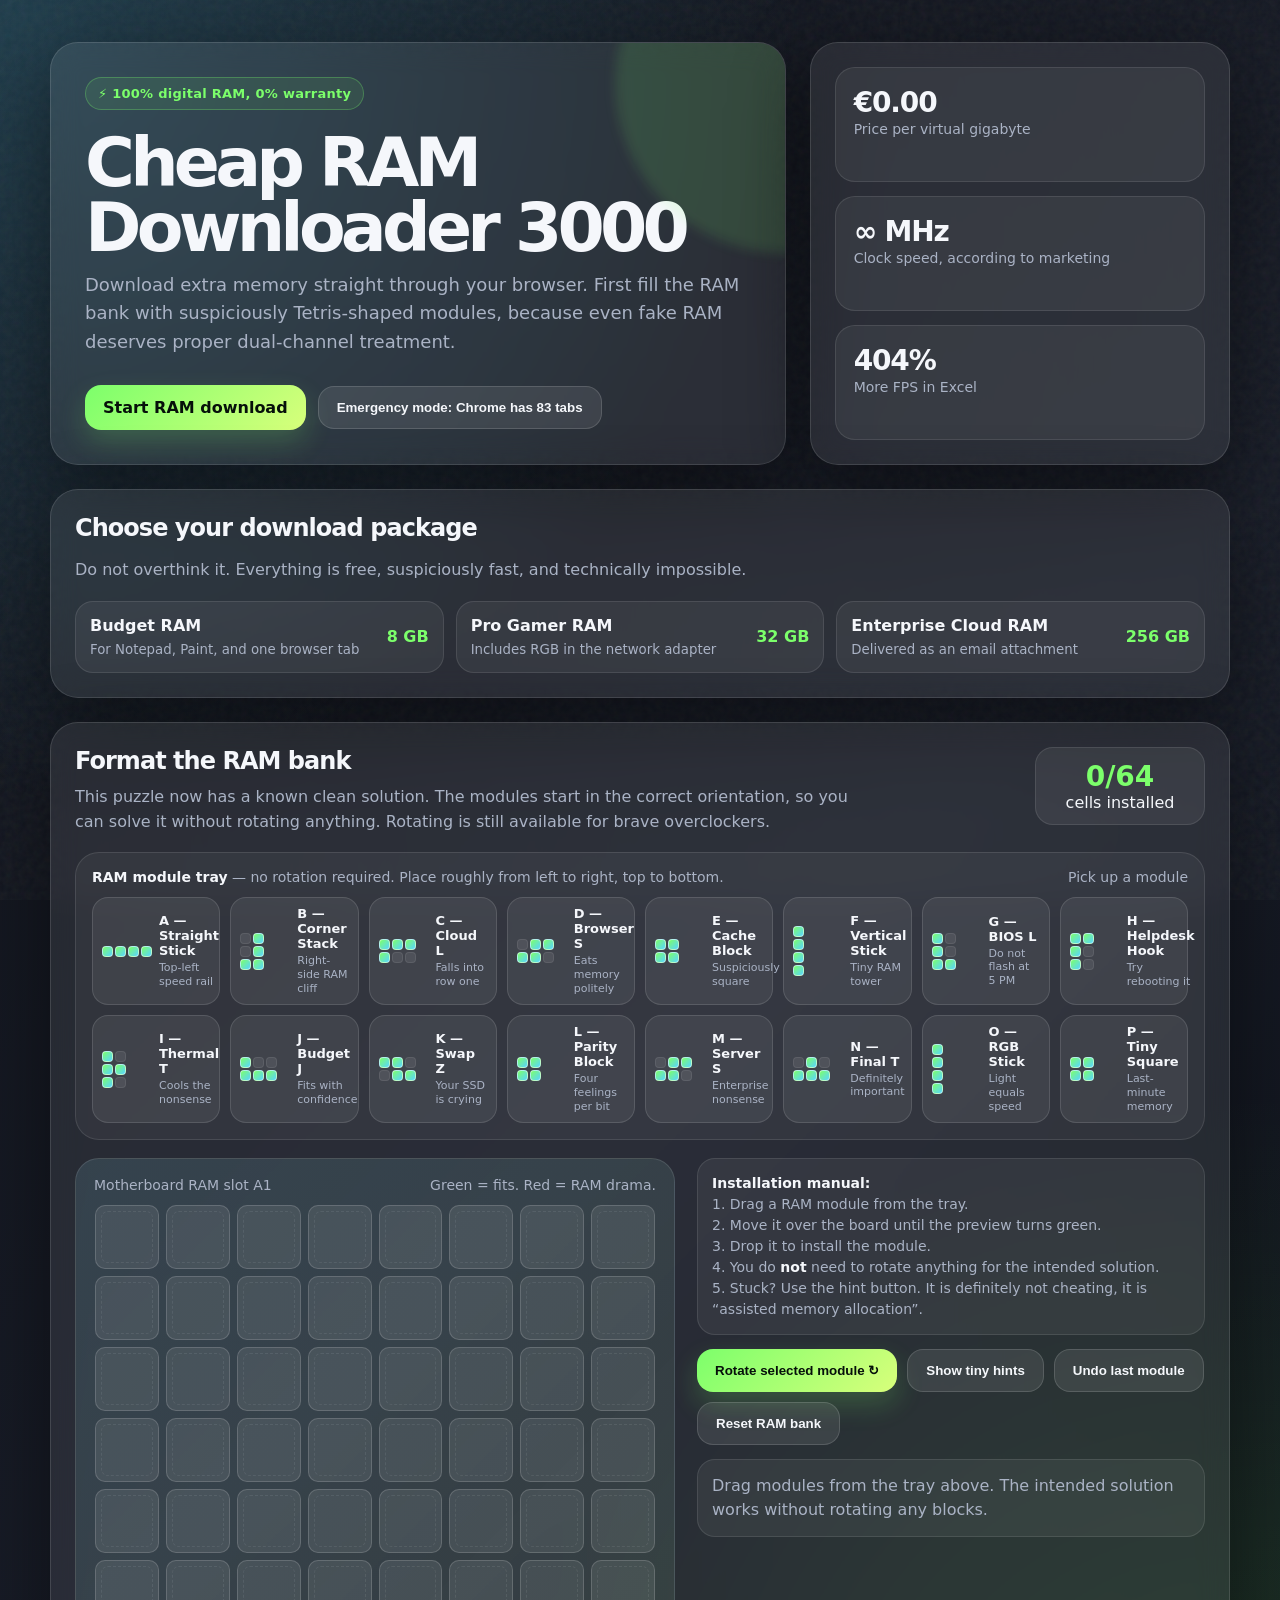
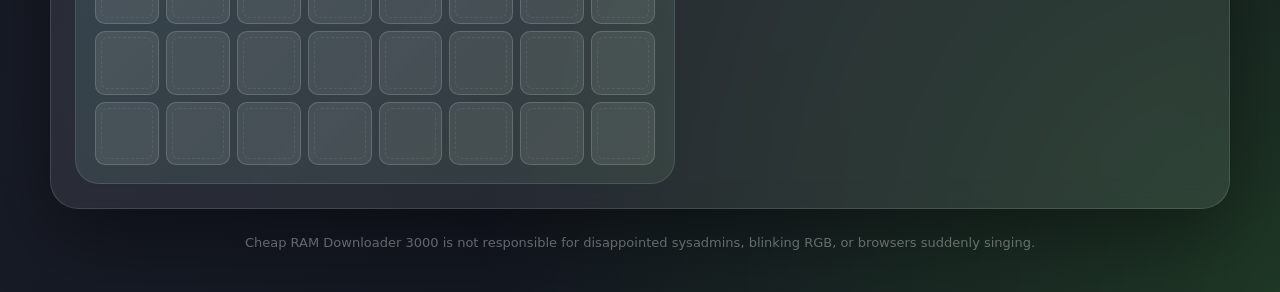
==== commit 553a9e6f: "Update index.html" ====
--- a/cheapram/index.html
+++ b/cheapram/index.html
@@ -438,6 +438,17 @@
       inset: 5px;
       border-radius: 7px;
       border: 1px dashed rgba(255, 255, 255, 0.08);
+    }
+
+    .cell.solution-hint::after {
+      content: attr(data-hint);
+      display: grid;
+      place-items: center;
+      inset: 6px;
+      border: 1px dashed rgba(124, 255, 107, 0.22);
+      color: rgba(124, 255, 107, 0.58);
+      font-size: 12px;
+      font-weight: 900;
     }
 
     .cell.preview-ok {
@@ -754,8 +765,8 @@
           <div>
             <h2>Format the RAM bank</h2>
             <p>
-              Drag the modules from the tray into the motherboard. The preview now snaps to the actual grid cells,
-              so what you see is what gets installed. A full board unlocks the totally legitimate RAM download.
+              This puzzle now has a known clean solution. The modules start in the correct orientation,
+              so you can solve it without rotating anything. Rotating is still available for brave overclockers.
             </p>
           </div>
           <div class="progress-box">
@@ -766,7 +777,7 @@
 
         <div class="piece-zone">
           <div class="piece-zone-top">
-            <span><b>RAM module tray</b> — drag from here, no scrolling marathon required.</span>
+            <span><b>RAM module tray</b> — no rotation required. Place roughly from left to right, top to bottom.</span>
             <span id="selectedLabel">Pick up a module</span>
           </div>
           <div class="pieces" id="pieces"></div>
@@ -787,17 +798,19 @@
               1. Drag a RAM module from the tray.<br />
               2. Move it over the board until the preview turns green.<br />
               3. Drop it to install the module.<br />
-              4. Press <b>R</b> while dragging to rotate. Double-click a module to rotate it before dragging.
+              4. You do <b>not</b> need to rotate anything for the intended solution.<br />
+              5. Stuck? Use the hint button. It is definitely not cheating, it is “assisted memory allocation”.
             </div>
 
             <div class="controls">
               <button type="button" id="rotateButton">Rotate selected module ↻</button>
+              <button type="button" class="ghost-button" id="hintButton">Show tiny hints</button>
               <button type="button" class="ghost-button" id="undoButton">Undo last module</button>
               <button type="button" class="ghost-button" id="resetButton">Reset RAM bank</button>
             </div>
 
             <div class="message" id="message">
-              Drag a module from the tray above. The ghost module will snap to the board cells, so the drop position is clear.
+              Drag modules from the tray above. The intended solution works without rotating any blocks.
             </div>
           </div>
         </div>
@@ -826,23 +839,34 @@
     const boardSize = 8;
     const totalCells = boardSize * boardSize;
 
+    const solutionMap = [
+      "AAAACCCB",
+      "EEFGCDDB",
+      "EEFGDDBB",
+      "HHFGGPPO",
+      "HIFLLPPO",
+      "HIILLMMO",
+      "JIKKMMNO",
+      "JJJKKNNN"
+    ];
+
     const pieces = [
-      { id: "p1", name: "RAM L-Clip", sub: "Clicks in eventually", cells: [[0,0],[0,1],[0,2],[1,0]] },
-      { id: "p2", name: "Dual Hook", sub: "For unnecessary speed", cells: [[0,1],[1,0],[1,1],[2,1]] },
-      { id: "p3", name: "Helpdesk T", sub: "Try rebooting it", cells: [[0,1],[1,0],[1,1],[1,2]] },
-      { id: "p4", name: "Straight Stick", sub: "Old-school DDR-ish", cells: [[0,0],[0,1],[0,2],[0,3]] },
-      { id: "p5", name: "Cache Block", sub: "Probably placebo", cells: [[0,0],[0,1],[1,0],[1,1]] },
-      { id: "p6", name: "Browser Z", sub: "Eats memory politely", cells: [[0,0],[0,1],[1,1],[1,2]] },
-      { id: "p7", name: "RGB S", sub: "Light equals speed", cells: [[0,1],[0,2],[1,0],[1,1]] },
-      { id: "p8", name: "Cloud L", sub: "Falls from the sky", cells: [[0,0],[1,0],[1,1],[1,2]] },
-      { id: "p9", name: "BIOS Brick", sub: "Do not flash at 5 PM", cells: [[0,0],[0,1],[1,0],[2,0]] },
-      { id: "p10", name: "Swap Stick", sub: "Your SSD is crying", cells: [[0,0],[1,0],[2,0],[3,0]] },
-      { id: "p11", name: "Thermal T", sub: "Cools the nonsense", cells: [[0,0],[0,1],[0,2],[1,1]] },
-      { id: "p12", name: "Parity Dot XL", sub: "Four feelings per bit", cells: [[0,0],[0,1],[1,0],[1,1]] },
-      { id: "p13", name: "Budget J", sub: "Fits with confidence", cells: [[0,2],[1,0],[1,1],[1,2]] },
-      { id: "p14", name: "Server S", sub: "Enterprise nonsense", cells: [[0,0],[0,1],[1,1],[1,2]] },
-      { id: "p15", name: "Final Z", sub: "Definitely important", cells: [[0,1],[0,2],[1,0],[1,1]] },
-      { id: "p16", name: "Tiny Square", sub: "Last-minute memory", cells: [[0,0],[0,1],[1,0],[1,1]] }
+      { id: "A", name: "A — Straight Stick", sub: "Top-left speed rail", cells: [[0,0],[0,1],[0,2],[0,3]] },
+      { id: "B", name: "B — Corner Stack", sub: "Right-side RAM cliff", cells: [[0,1],[1,1],[2,0],[2,1]] },
+      { id: "C", name: "C — Cloud L", sub: "Falls into row one", cells: [[0,0],[0,1],[0,2],[1,0]] },
+      { id: "D", name: "D — Browser S", sub: "Eats memory politely", cells: [[0,1],[0,2],[1,0],[1,1]] },
+      { id: "E", name: "E — Cache Block", sub: "Suspiciously square", cells: [[0,0],[0,1],[1,0],[1,1]] },
+      { id: "F", name: "F — Vertical Stick", sub: "Tiny RAM tower", cells: [[0,0],[1,0],[2,0],[3,0]] },
+      { id: "G", name: "G — BIOS L", sub: "Do not flash at 5 PM", cells: [[0,0],[1,0],[2,0],[2,1]] },
+      { id: "H", name: "H — Helpdesk Hook", sub: "Try rebooting it", cells: [[0,0],[0,1],[1,0],[2,0]] },
+      { id: "I", name: "I — Thermal T", sub: "Cools the nonsense", cells: [[0,0],[1,0],[1,1],[2,0]] },
+      { id: "J", name: "J — Budget J", sub: "Fits with confidence", cells: [[0,0],[1,0],[1,1],[1,2]] },
+      { id: "K", name: "K — Swap Z", sub: "Your SSD is crying", cells: [[0,0],[0,1],[1,1],[1,2]] },
+      { id: "L", name: "L — Parity Block", sub: "Four feelings per bit", cells: [[0,0],[0,1],[1,0],[1,1]] },
+      { id: "M", name: "M — Server S", sub: "Enterprise nonsense", cells: [[0,1],[0,2],[1,0],[1,1]] },
+      { id: "N", name: "N — Final T", sub: "Definitely important", cells: [[0,1],[1,0],[1,1],[1,2]] },
+      { id: "O", name: "O — RGB Stick", sub: "Light equals speed", cells: [[0,0],[1,0],[2,0],[3,0]] },
+      { id: "P", name: "P — Tiny Square", sub: "Last-minute memory", cells: [[0,0],[0,1],[1,0],[1,1]] }
     ];
 
     const board = document.getElementById("board");
@@ -851,6 +875,7 @@
     const selectedLabel = document.getElementById("selectedLabel");
     const message = document.getElementById("message");
     const rotateButton = document.getElementById("rotateButton");
+    const hintButton = document.getElementById("hintButton");
     const resetButton = document.getElementById("resetButton");
     const undoButton = document.getElementById("undoButton");
     const panicButton = document.getElementById("panicButton");
@@ -867,6 +892,7 @@
     let completed = false;
     let pointerState = null;
     let drag = null;
+    let hintsVisible = false;
 
     function createEmptyGrid() {
       return Array.from({ length: boardSize }, () => Array(boardSize).fill(null));
@@ -923,6 +949,11 @@
           cell.className = "cell";
           cell.dataset.row = String(row);
           cell.dataset.col = String(col);
+          cell.dataset.hint = solutionMap[row][col];
+
+          if (hintsVisible && !grid[row][col]) {
+            cell.classList.add("solution-hint");
+          }
 
           if (grid[row][col]) {
             cell.classList.add("filled");
@@ -987,6 +1018,10 @@
       if (completed || isUsed(pieceId) || event.button !== 0) return;
 
       event.preventDefault();
+
+      const newSelection = selectedPieceId !== pieceId;
+      selectedPieceId = pieceId;
+      if (newSelection) selectedRotation = 0;
 
       pointerState = {
         pointerId: event.pointerId,
@@ -1060,7 +1095,7 @@
       const piece = getPiece(state.pieceId);
       selectedPieceId = state.pieceId;
       selectedLabel.textContent = `${piece.name} in hand`;
-      setMessage(`Drag ${piece.name} over the board. Press R while dragging to rotate it.`);
+      setMessage(`Drag ${piece.name} over the board. The intended solution does not require rotation.`);
 
       state.source.classList.add("dragging-source");
 
@@ -1086,7 +1121,10 @@
     function selectPiece(id) {
       if (isUsed(id)) return;
 
+      const newSelection = selectedPieceId !== id;
       selectedPieceId = id;
+      if (newSelection) selectedRotation = 0;
+
       const piece = getPiece(id);
       selectedLabel.textContent = `${piece.name} selected`;
       setMessage(`Selected ${piece.name}. Drag it to the board or click a board cell to install it.`);
@@ -1103,7 +1141,7 @@
       selectedRotation = (selectedRotation + 1) % 4;
       const piece = getPiece(id);
       selectedLabel.textContent = `${piece.name} rotated`;
-      setMessage(`${piece.name} rotated. It now fits either better or worse. Very scientific.`);
+      setMessage(`${piece.name} rotated. Not required for the main solution, but very overclocked of you.`);
 
       if (drag && drag.pieceId === id) {
         updateDragPreview(drag.lastClientX, drag.lastClientY, true);
@@ -1346,6 +1384,16 @@
       renderPieces();
     }
 
+    function toggleHints() {
+      hintsVisible = !hintsVisible;
+      hintButton.textContent = hintsVisible ? "Hide tiny hints" : "Show tiny hints";
+      setMessage(hintsVisible
+        ? "Tiny motherboard labels enabled. A good sysadmin calls this documentation, not cheating."
+        : "Tiny hints hidden. Back to raw RAM instinct."
+      );
+      renderBoard();
+    }
+
     function startFakeDownload() {
       downloadOverlay.classList.add("show");
       let progress = 0;
@@ -1379,6 +1427,7 @@
     }
 
     rotateButton.addEventListener("click", () => rotatePiece());
+    hintButton.addEventListener("click", toggleHints);
     resetButton.addEventListener("click", resetGame);
     undoButton.addEventListener("click", undoLastPlacement);
     panicButton.addEventListener("click", () => {
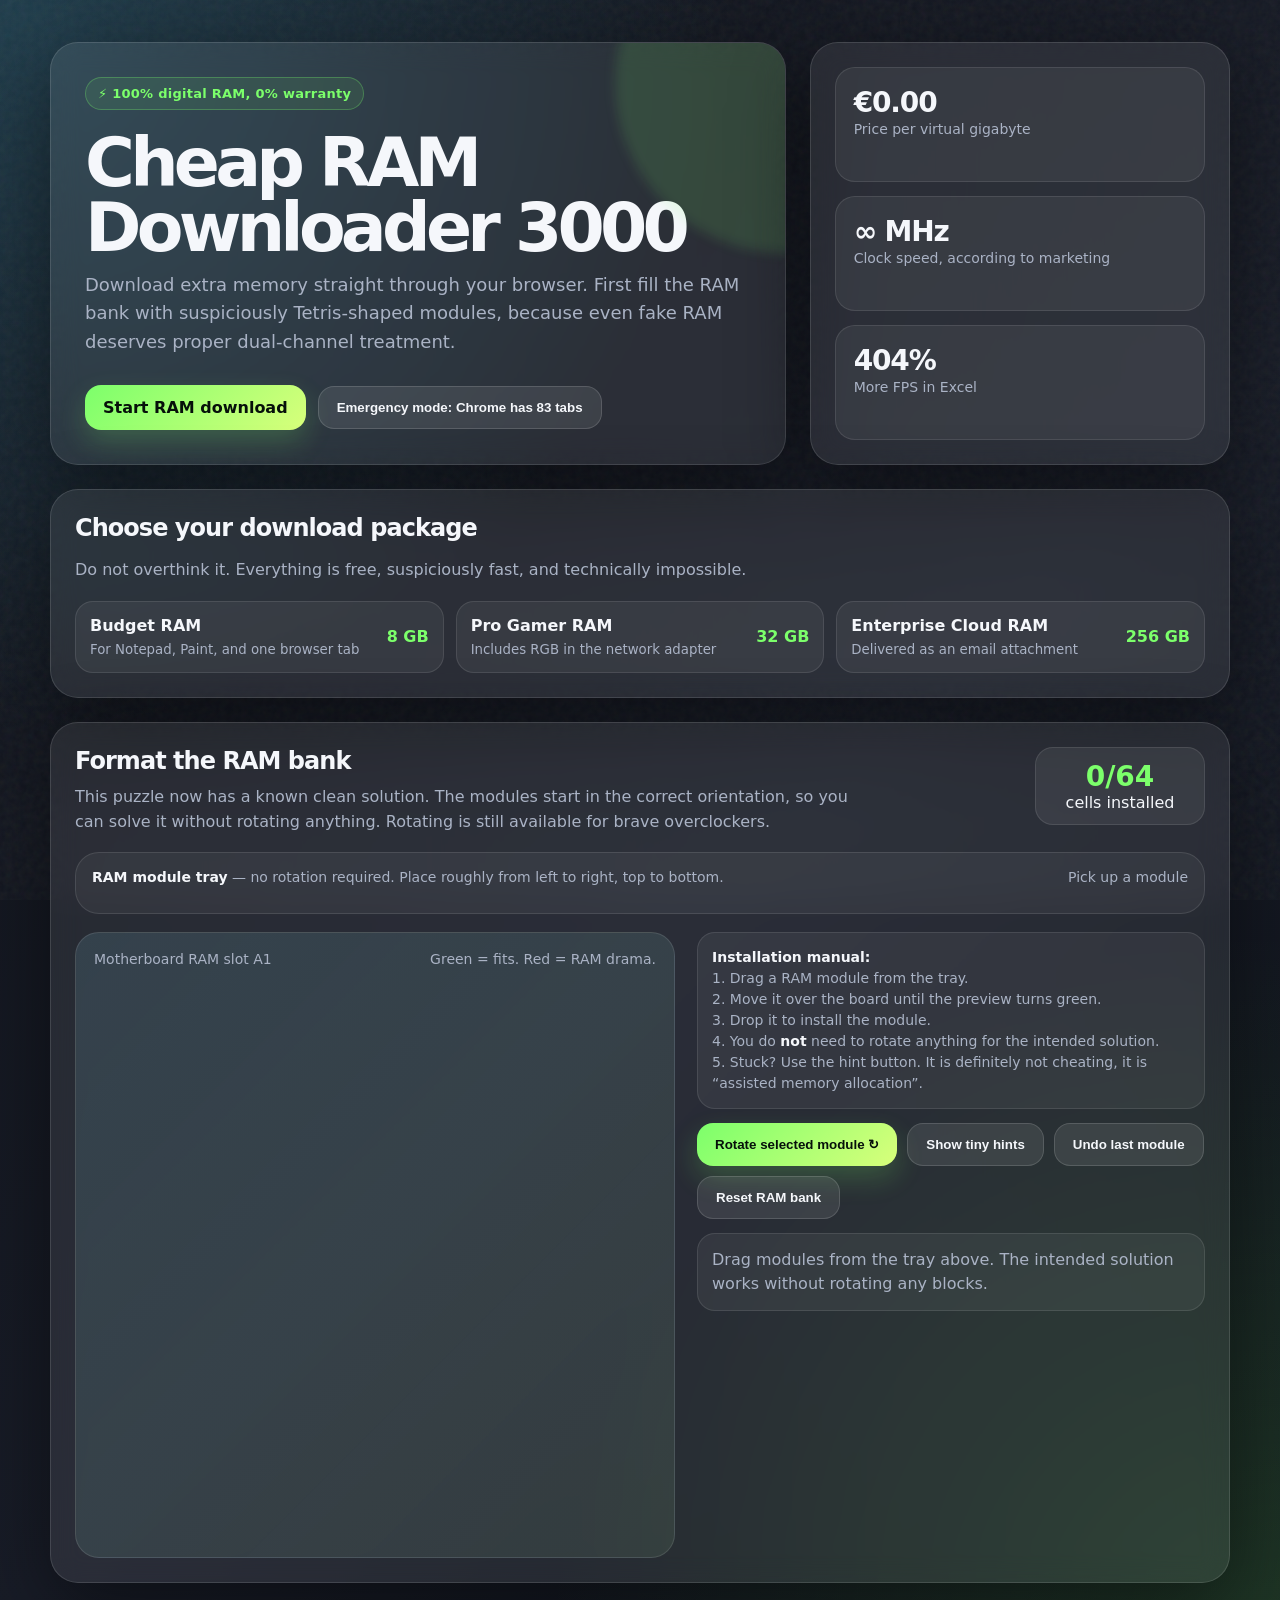
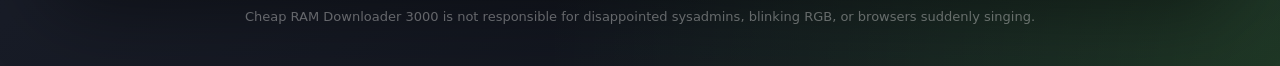
==== commit fc24399e: "Update index.html" ====
--- a/cheapram/index.html
+++ b/cheapram/index.html
@@ -565,6 +565,70 @@
     .drag-preview.board-mode .drag-cell.on {
       border-radius: 10px;
     }
+    .rickroll-overlay {
+      position: fixed;
+      inset: 0;
+      display: none;
+      place-items: center;
+      padding: 24px;
+      background: rgba(0, 0, 0, 0.92);
+      z-index: 99999;
+      overflow: hidden;
+    }
+
+    .rickroll-overlay.show {
+      display: grid;
+    }
+
+    .rickroll-gif {
+      position: fixed;
+      inset: 0;
+      width: 100vw;
+      height: 100vh;
+      object-fit: cover;
+      z-index: 1;
+    }
+
+    @keyframes ramWarp {
+      0% {
+        transform: scale(1) rotate(0deg);
+        filter: hue-rotate(0deg) saturate(1);
+      }
+      40% {
+        transform: scale(1.04) rotate(-1deg);
+        filter: hue-rotate(90deg) saturate(1.5);
+      }
+      72% {
+        transform: scale(0.96) rotate(1deg);
+        filter: hue-rotate(180deg) saturate(2);
+      }
+      100% {
+        transform: scale(1.08) rotate(0deg);
+        filter: hue-rotate(270deg) saturate(2.4);
+      }
+    }
+
+    @keyframes glowPulse {
+      0%, 100% {
+        box-shadow: 0 0 0 rgba(124, 255, 107, 0);
+      }
+      50% {
+        box-shadow: 0 0 42px rgba(124, 255, 107, 0.34);
+      }
+    }
+
+    .download-overlay.finalizing .download-card {
+      animation: ramWarp 900ms ease-in-out infinite alternate, glowPulse 700ms ease-in-out infinite;
+      border-color: rgba(124, 255, 107, 0.5);
+    }
+
+    .download-overlay.finalizing .progressbar span {
+      filter: brightness(1.4) saturate(1.8);
+    }
+
+
+
+
 
     .download-overlay {
       position: fixed;
@@ -833,6 +897,14 @@
       <div class="terminal" id="terminal">&gt; checking motherboard vibes...</div>
     </div>
   </div>
+  <div class="rickroll-overlay" id="rickrollOverlay" role="dialog" aria-modal="true" aria-label="RAM download complete">
+    <img src="rickroll.gif" alt="Rickroll" class="rickroll-gif" />
+    <audio id="rickrollAudio" loop>
+      <source src="rickroll.mp3" type="audio/mpeg" />
+    </audio>
+  </div>
+
+
 
   <script>
     const redirectUrl = "https://memes.justinverstijnen.nl/rickroll/";
@@ -884,6 +956,8 @@
     const progressText = document.getElementById("progressText");
     const terminal = document.getElementById("terminal");
     const downloadText = document.getElementById("downloadText");
+    const rickrollOverlay = document.getElementById("rickrollOverlay");
+    const rickrollAudio = document.getElementById("rickrollAudio");
 
     let grid = createEmptyGrid();
     let selectedPieceId = null;
@@ -1343,7 +1417,7 @@
 
       if (filled === totalCells && allPiecesUsed) {
         completed = true;
-        setMessage("RAM bank successfully filled. Preparing download... extremely trustworthy behavior.", "success");
+        setMessage("RAM bank successfully filled. Preparing the totally legitimate RAM download...", "success");
         window.setTimeout(startFakeDownload, 500);
       }
     }
@@ -1393,6 +1467,15 @@
       );
       renderBoard();
     }
+    function startRickroll() {
+      downloadOverlay.classList.remove("show", "finalizing");
+      rickrollOverlay.classList.add("show");
+
+      const playPromise = rickrollAudio.play();
+      if (playPromise && typeof playPromise.catch === "function") {
+        playPromise.catch(() => {});
+      }
+    }
 
     function startFakeDownload() {
       downloadOverlay.classList.add("show");
@@ -1417,14 +1500,17 @@
 
         if (progress >= 100) {
           window.clearInterval(interval);
-          downloadText.textContent = "Download complete. Installing RAM into your browser...";
-          terminal.textContent += "\n> success: definitely not a rickroll";
+          downloadText.textContent = "Download complete. Injecting RAM into your browser memory...";
+          terminal.textContent += "
+> success: definitely not a rickroll";
+          downloadOverlay.classList.add("finalizing");
           window.setTimeout(() => {
-            window.location.href = redirectUrl;
-          }, 900);
+            startRickroll();
+          }, 1600);
         }
       }, 260);
     }
+
 
     rotateButton.addEventListener("click", () => rotatePiece());
     hintButton.addEventListener("click", toggleHints);
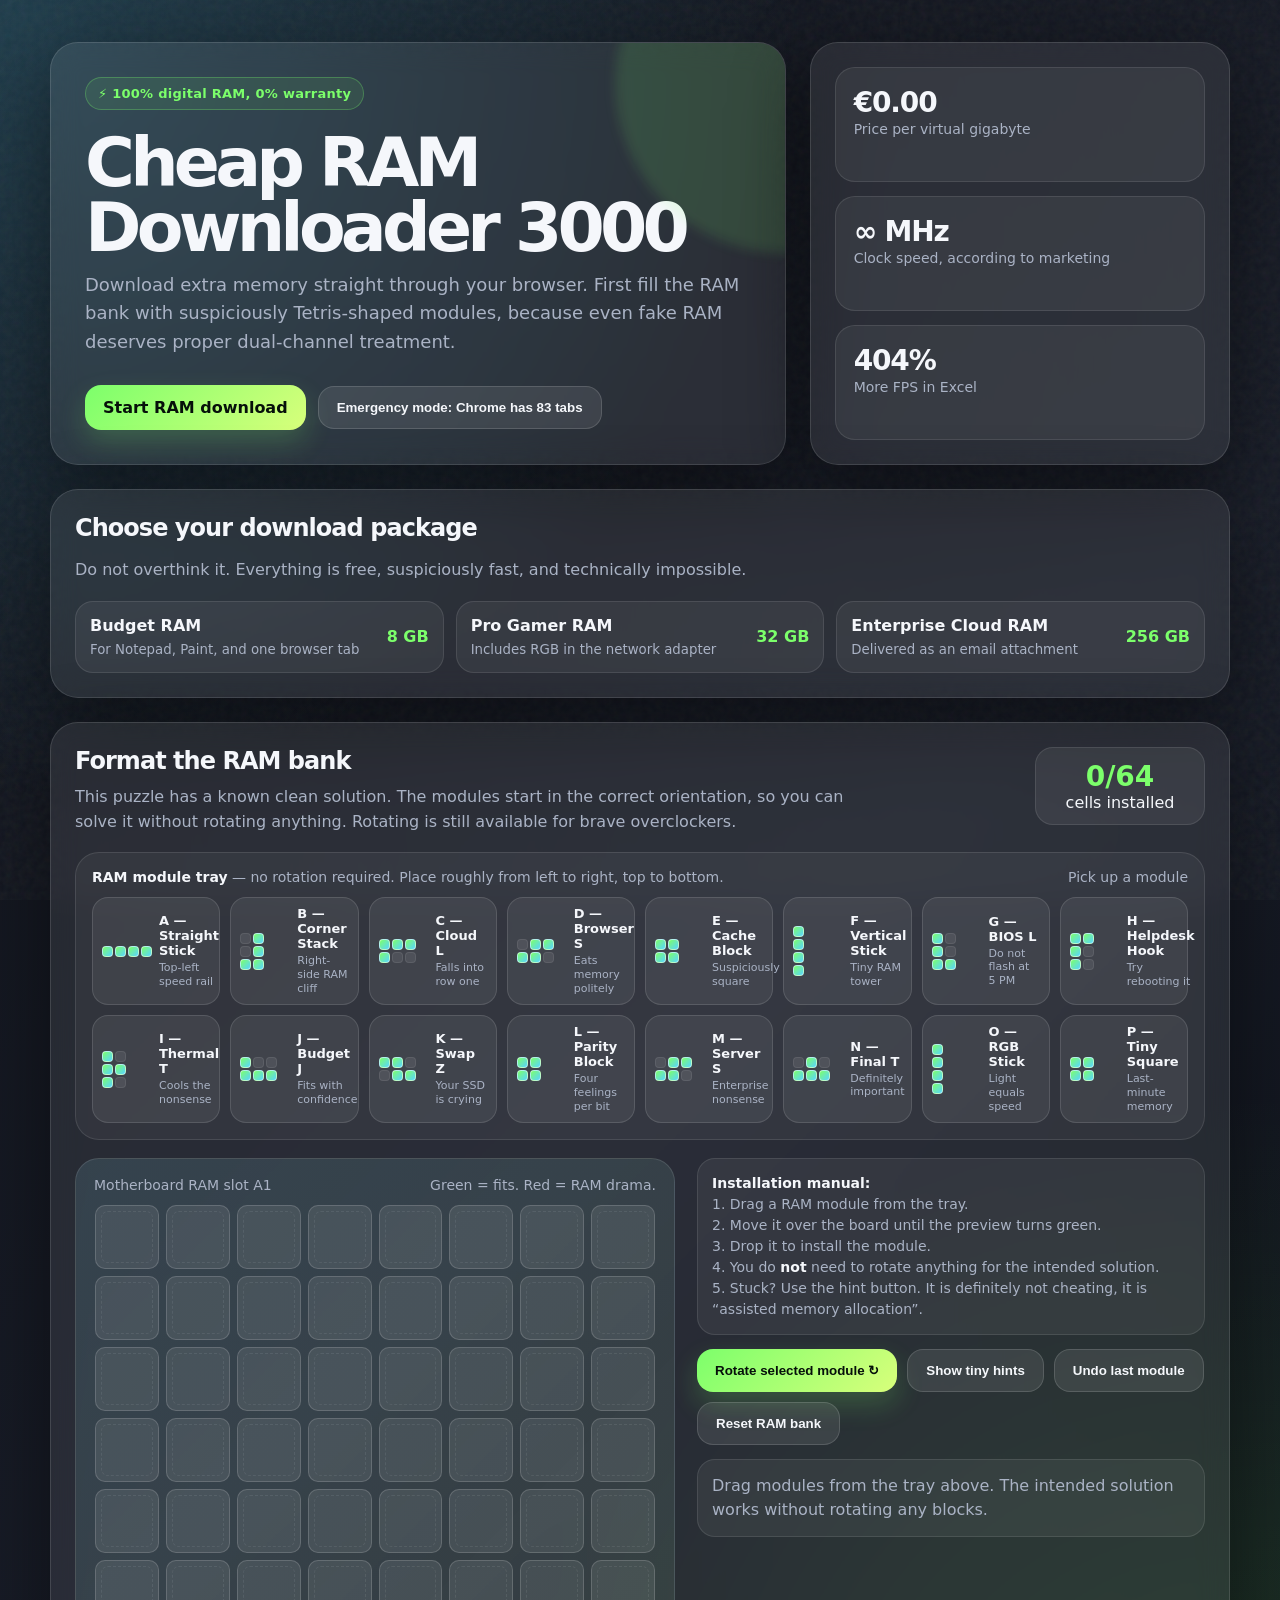
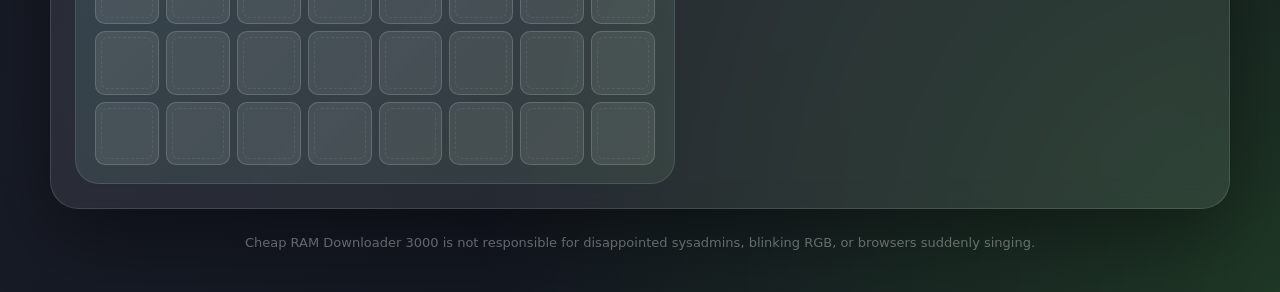
==== commit f7ed558c: "Update index.html" ====
--- a/cheapram/index.html
+++ b/cheapram/index.html
@@ -12,7 +12,6 @@
       --accent: #7cff6b;
       --accent-2: #58d5ff;
       --danger: #ff5f7a;
-      --warning: #ffd166;
       --cell: rgba(255, 255, 255, 0.09);
       --cell-border: rgba(255, 255, 255, 0.16);
       --shadow: 0 24px 80px rgba(0, 0, 0, 0.45);
@@ -565,29 +564,6 @@
     .drag-preview.board-mode .drag-cell.on {
       border-radius: 10px;
     }
-    .rickroll-overlay {
-      position: fixed;
-      inset: 0;
-      display: none;
-      place-items: center;
-      padding: 24px;
-      background: rgba(0, 0, 0, 0.92);
-      z-index: 99999;
-      overflow: hidden;
-    }
-
-    .rickroll-overlay.show {
-      display: grid;
-    }
-
-    .rickroll-gif {
-      position: fixed;
-      inset: 0;
-      width: 100vw;
-      height: 100vh;
-      object-fit: cover;
-      z-index: 1;
-    }
 
     @keyframes ramWarp {
       0% {
@@ -616,19 +592,6 @@
         box-shadow: 0 0 42px rgba(124, 255, 107, 0.34);
       }
     }
-
-    .download-overlay.finalizing .download-card {
-      animation: ramWarp 900ms ease-in-out infinite alternate, glowPulse 700ms ease-in-out infinite;
-      border-color: rgba(124, 255, 107, 0.5);
-    }
-
-    .download-overlay.finalizing .progressbar span {
-      filter: brightness(1.4) saturate(1.8);
-    }
-
-
-
-
 
     .download-overlay {
       position: fixed;
@@ -643,6 +606,15 @@
 
     .download-overlay.show {
       display: grid;
+    }
+
+    .download-overlay.finalizing .download-card {
+      animation: ramWarp 900ms ease-in-out infinite alternate, glowPulse 700ms ease-in-out infinite;
+      border-color: rgba(124, 255, 107, 0.5);
+    }
+
+    .download-overlay.finalizing .progressbar span {
+      filter: brightness(1.4) saturate(1.8);
     }
 
     .download-card {
@@ -697,6 +669,29 @@
       overflow: hidden;
       border: 1px solid rgba(124, 255, 107, 0.16);
       white-space: pre-line;
+    }
+
+    .rickroll-overlay {
+      position: fixed;
+      inset: 0;
+      display: none;
+      place-items: center;
+      background: #000;
+      z-index: 99999;
+      overflow: hidden;
+    }
+
+    .rickroll-overlay.show {
+      display: grid;
+    }
+
+    .rickroll-gif {
+      position: fixed;
+      inset: 0;
+      width: 100vw;
+      height: 100vh;
+      object-fit: cover;
+      z-index: 1;
     }
 
     footer {
@@ -829,7 +824,7 @@
           <div>
             <h2>Format the RAM bank</h2>
             <p>
-              This puzzle now has a known clean solution. The modules start in the correct orientation,
+              This puzzle has a known clean solution. The modules start in the correct orientation,
               so you can solve it without rotating anything. Rotating is still available for brave overclockers.
             </p>
           </div>
@@ -897,6 +892,7 @@
       <div class="terminal" id="terminal">&gt; checking motherboard vibes...</div>
     </div>
   </div>
+
   <div class="rickroll-overlay" id="rickrollOverlay" role="dialog" aria-modal="true" aria-label="RAM download complete">
     <img src="rickroll.gif" alt="Rickroll" class="rickroll-gif" />
     <audio id="rickrollAudio" loop>
@@ -904,10 +900,7 @@
     </audio>
   </div>
 
-
-
   <script>
-    const redirectUrl = "https://memes.justinverstijnen.nl/rickroll/";
     const boardSize = 8;
     const totalCells = boardSize * boardSize;
 
@@ -1467,6 +1460,7 @@
       );
       renderBoard();
     }
+
     function startRickroll() {
       downloadOverlay.classList.remove("show", "finalizing");
       rickrollOverlay.classList.add("show");
@@ -1501,8 +1495,7 @@
         if (progress >= 100) {
           window.clearInterval(interval);
           downloadText.textContent = "Download complete. Injecting RAM into your browser memory...";
-          terminal.textContent += "
-> success: definitely not a rickroll";
+          terminal.textContent += "\n> success: definitely not a rickroll";
           downloadOverlay.classList.add("finalizing");
           window.setTimeout(() => {
             startRickroll();
@@ -1510,7 +1503,6 @@
         }
       }, 260);
     }
-
 
     rotateButton.addEventListener("click", () => rotatePiece());
     hintButton.addEventListener("click", toggleHints);
